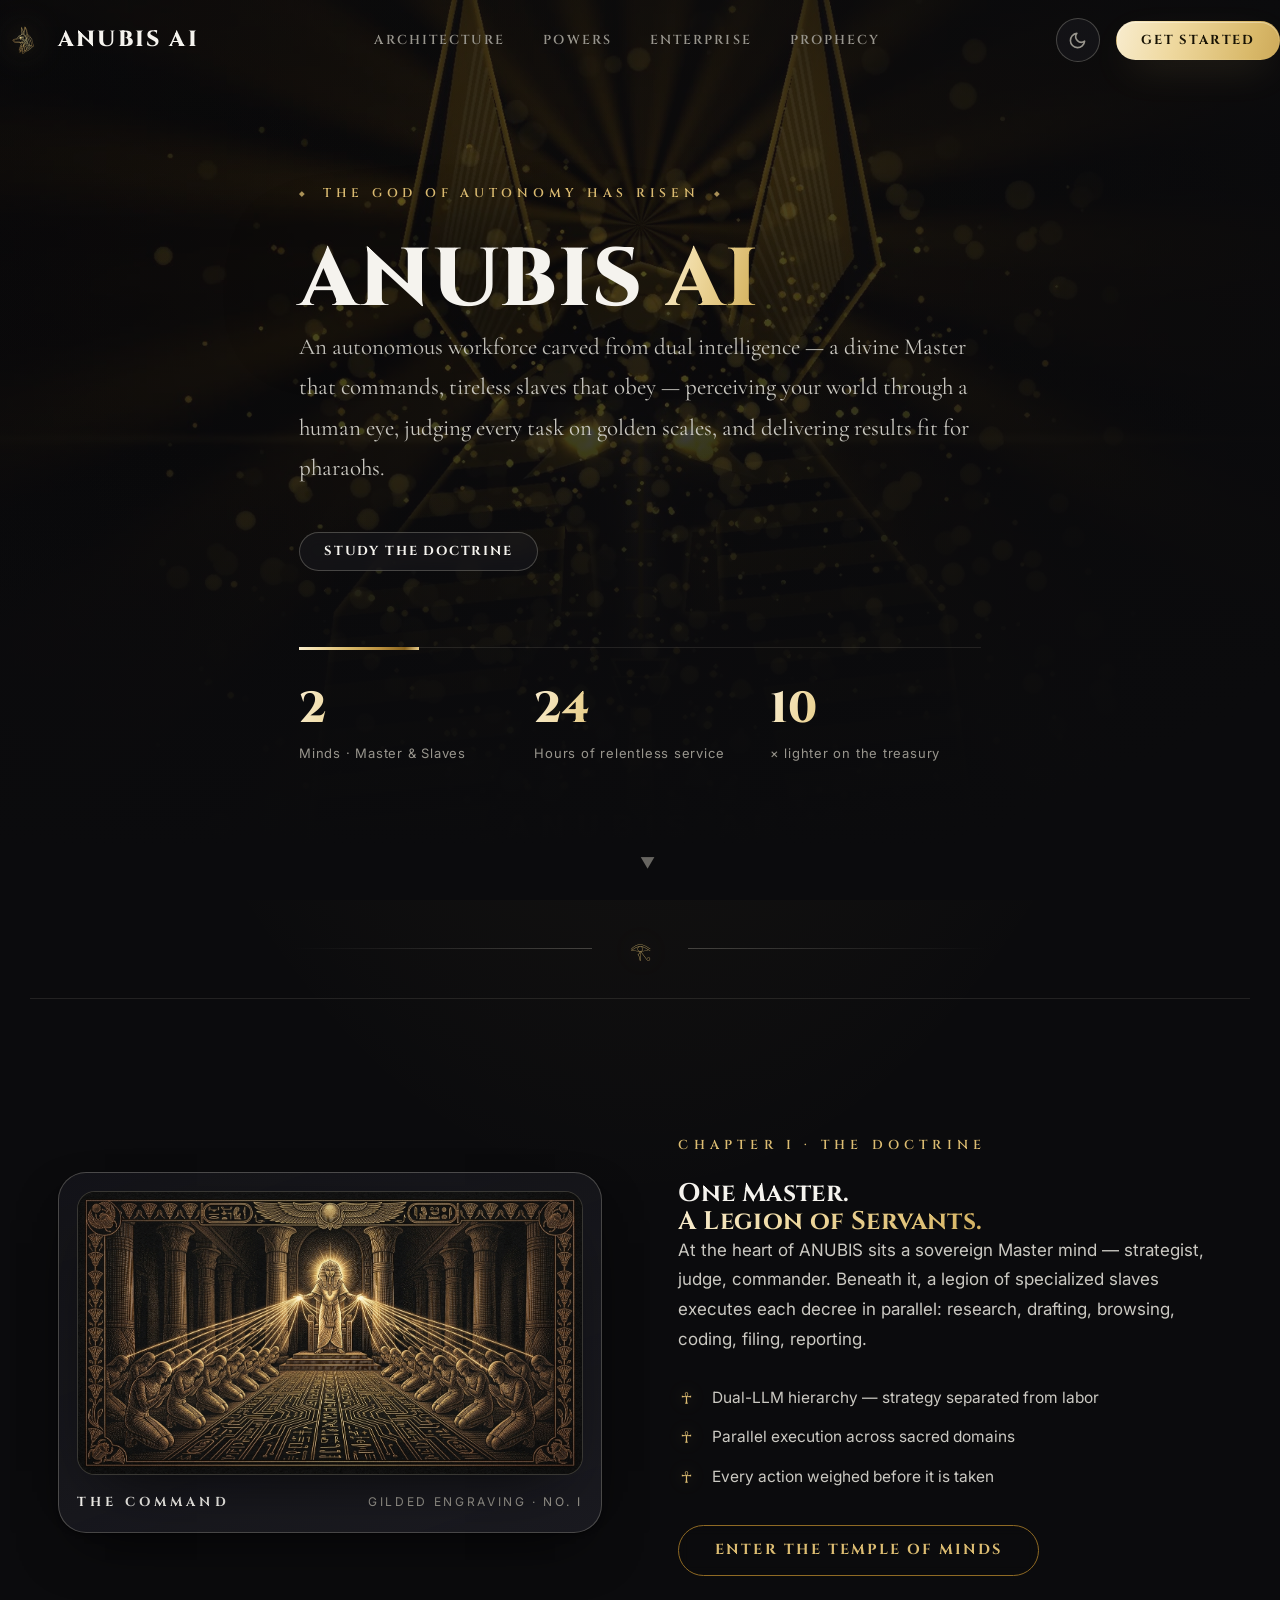
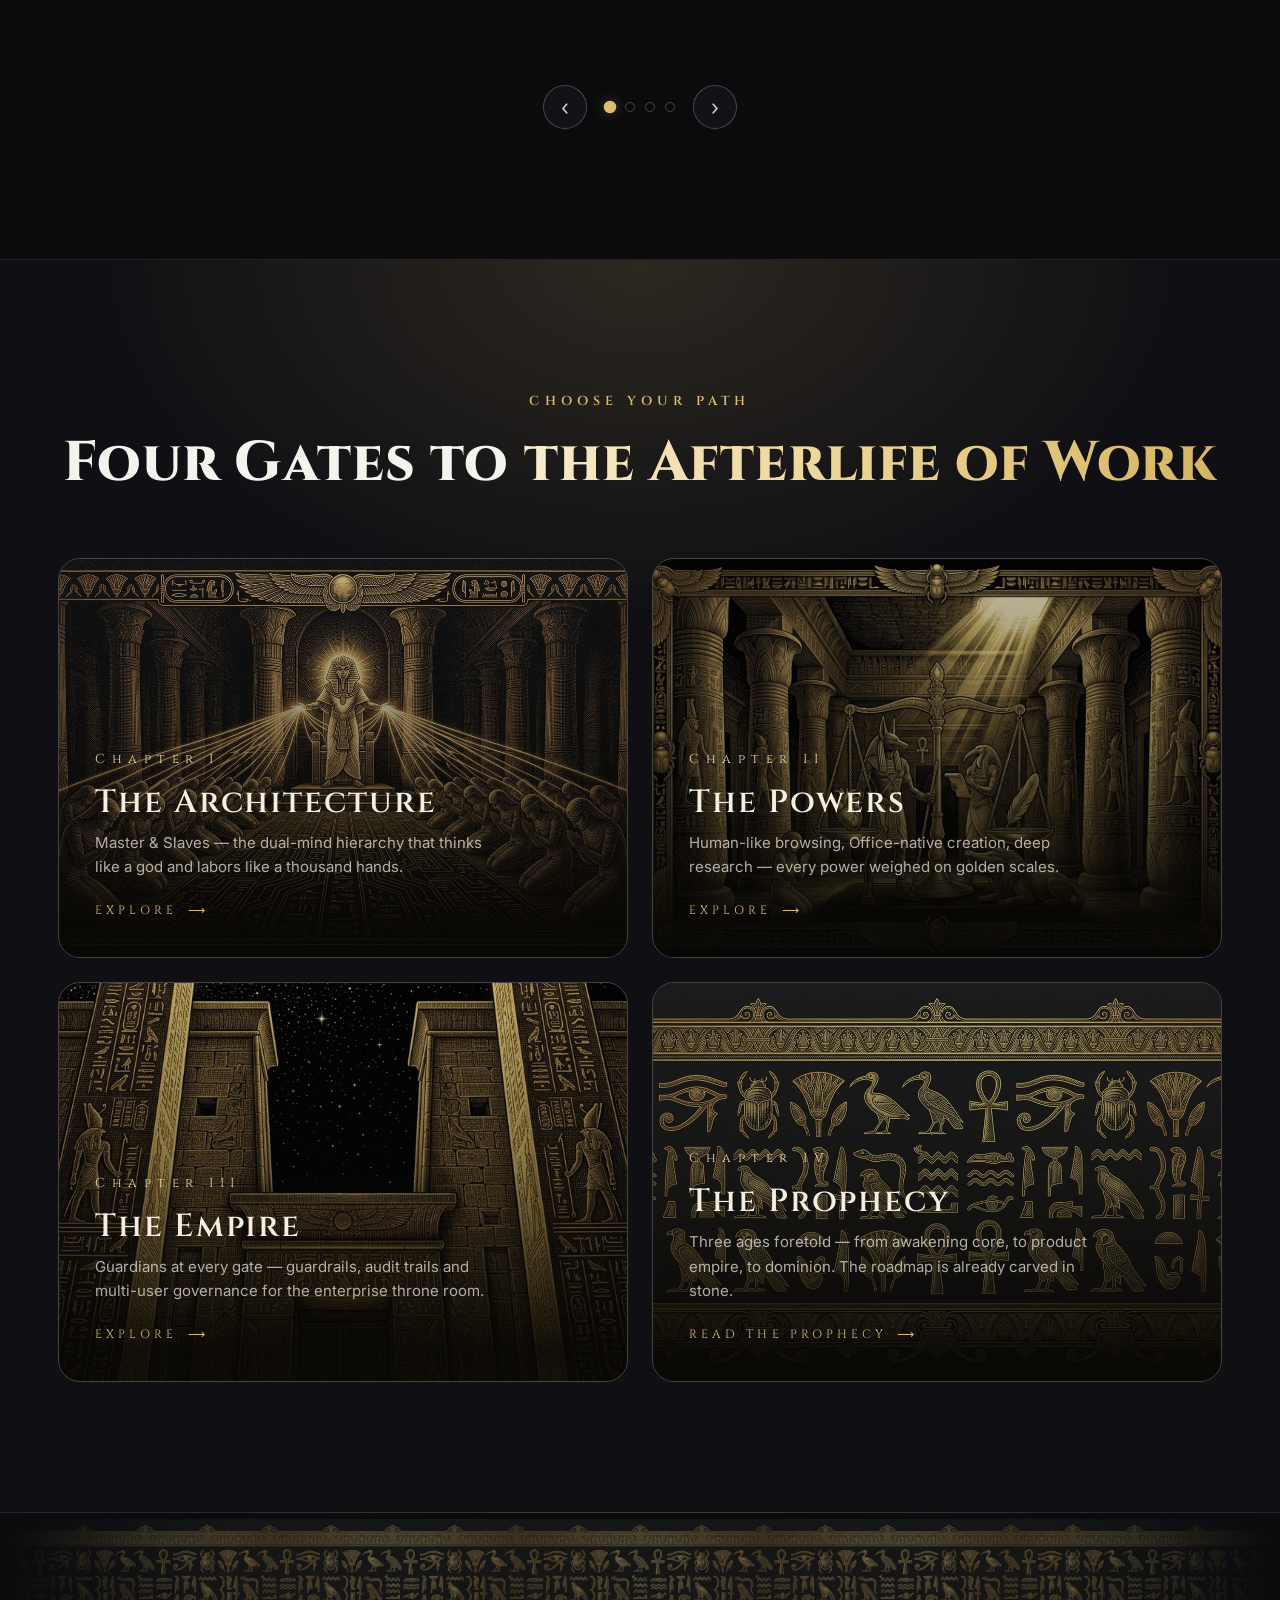
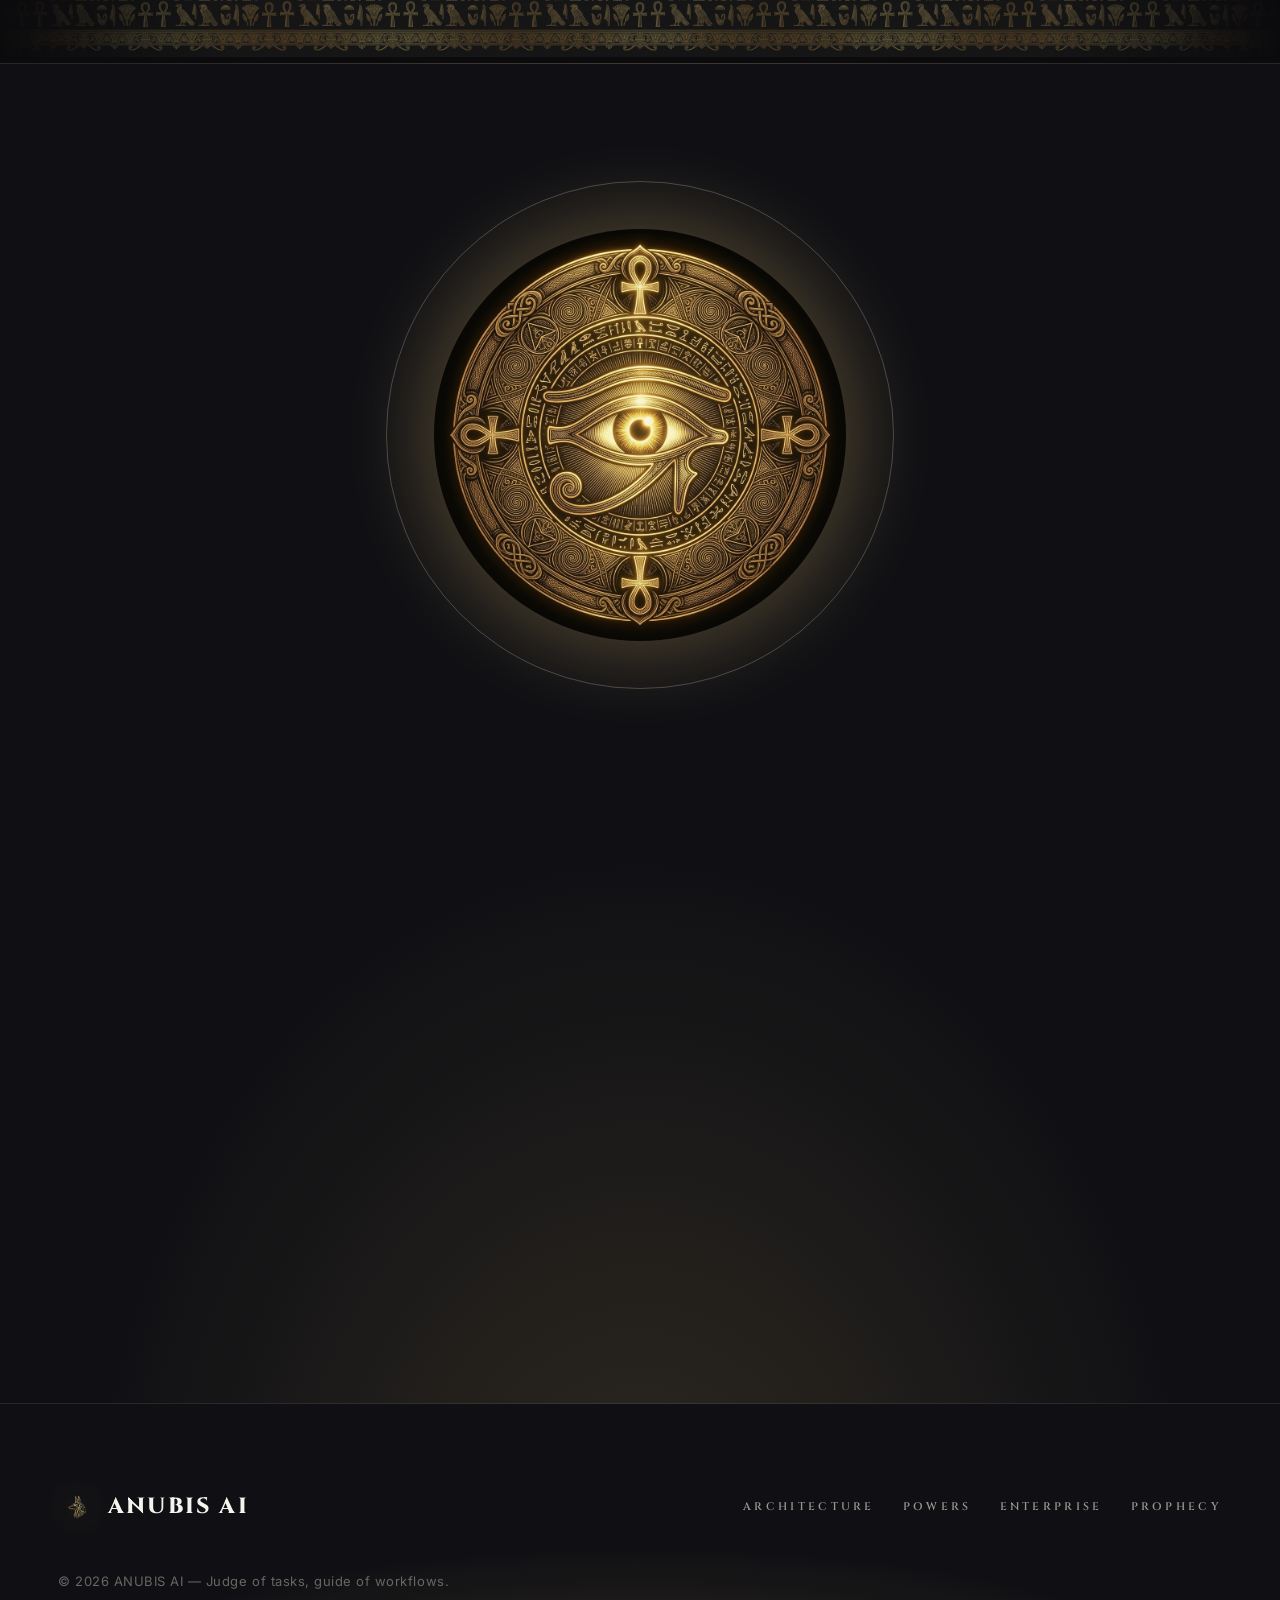
==== index.html @ ab1c7782 "ANUBIS AI website — Coming Soon + Join Waitlist (Google Sheets webhook), no counts, 64px gaps" ====
<!DOCTYPE html>
<html lang="en" data-theme="dark">
<head>
  <meta charset="UTF-8">
  <meta name="viewport" content="width=device-width, initial-scale=1.0">
  <title>ANUBIS AI — The Autonomous Workforce of the Gods</title>
  <meta name="description" content="ANUBIS — an autonomous agentic workforce that perceives, judges and acts. Master & Slaves architecture, human-like browsing, Office-native delivery.">
  <meta property="og:title" content="ANUBIS AI — The Autonomous Workforce of the Gods">
  <meta property="og:image" content="assets/anubis_og.png">
  <link rel="icon" type="image/png" href="assets/logo.png">
  <link rel="preconnect" href="https://fonts.googleapis.com">
  <link rel="preconnect" href="https://fonts.gstatic.com" crossorigin>
  <link href="https://fonts.googleapis.com/css2?family=Cinzel:wght@400;500;600;700&family=Cormorant+Garamond:ital,wght@0,400;0,500;1,400;1,500&family=Inter:wght@300;400;500;600&family=Noto+Sans+Egyptian+Hieroglyphs&display=swap" rel="stylesheet">
  <link rel="stylesheet" href="css/style.css?v=6">
  <link rel="stylesheet" href="css/pages.css?v=6">
  <script>(function(){try{var t=localStorage.getItem("anubis-theme");if(t)document.documentElement.setAttribute("data-theme",t);}catch(e){}})();</script>
</head>
<body>
  <div class="progress" id="progress" aria-hidden="true"></div>
  <!-- ======================= NAV ======================= -->
  <header class="nav" id="nav">
    <div class="nav-inner">
      <a class="brand" href="index.html">
        <img class="brand-logo" src="assets/logo.png" alt="ANUBIS AI emblem">
        <span class="brand-word">ANUBIS<span class="brand-thin">&nbsp;AI</span></span>
      </a>
      <nav class="nav-links" aria-label="Primary">
        <a class="nav-link" href="architecture.html">Architecture</a>
        <a class="nav-link" href="capabilities.html">Powers</a>
        <a class="nav-link" href="enterprise.html">Enterprise</a>
        <a class="nav-link" href="prophecy.html">Prophecy</a>
      </nav>
      <div class="nav-actions">
        <button class="theme-toggle" id="themeToggle" aria-label="Toggle light and dark realm" title="Toggle realm">
          <span class="theme-icon theme-sun"><svg class="icon-sun" xmlns="http://www.w3.org/2000/svg" viewBox="0 0 24 24" fill="none" stroke="currentColor" stroke-width="2" stroke-linecap="round" stroke-linejoin="round"><circle cx="12" cy="12" r="5"/><line x1="12" y1="1" x2="12" y2="3"/><line x1="12" y1="21" x2="12" y2="23"/><line x1="4.22" y1="4.22" x2="5.64" y2="5.64"/><line x1="18.36" y1="18.36" x2="19.78" y2="19.78"/><line x1="1" y1="12" x2="3" y2="12"/><line x1="21" y1="12" x2="23" y2="12"/><line x1="4.22" y1="19.78" x2="5.64" y2="18.36"/><line x1="18.36" y1="5.64" x2="19.78" y2="4.22"/></svg></span><span class="theme-icon theme-moon"><svg class="icon-moon" xmlns="http://www.w3.org/2000/svg" viewBox="0 0 24 24" fill="none" stroke="currentColor" stroke-width="2" stroke-linecap="round" stroke-linejoin="round"><path d="M21 12.79A9 9 0 1 1 11.21 3 7 7 0 0 0 21 12.79z"/></svg></span>
        </button>
        <a class="btn btn-gold btn-sm nav-cta" href="#summon">Get started</a>
        <button class="nav-burger" id="burger" aria-label="Menu" aria-expanded="false"><span></span><span></span><span></span></button>
      </div>
    </div>
    <div class="mobile-menu" id="mobileMenu">
      <a href="architecture.html">Architecture</a>
      <a href="capabilities.html">Powers</a>
      <a href="enterprise.html">Enterprise</a>
      <a href="prophecy.html">Prophecy</a>
      <a class="btn btn-gold" href="#summon">Get started</a>
    </div>
  </header>

  <!-- ======================= HERO ======================= -->
  <section class="hero" id="top">
    <video class="hero-video" autoplay muted loop playsinline poster="assets/anubis_poster.jpg">
      <source src="assets/anubis_hero_sm.mp4" type="video/mp4">
    </video>
    <div class="hero-veil"></div>
    <div class="container hero-inner">
      <p class="eyebrow reveal">The God of Autonomy has risen</p>
      <h1 class="reveal">ANUBIS&nbsp;<span class="grad-text">AI</span></h1>
      <p class="lead serif reveal">An autonomous workforce carved from dual intelligence — a divine Master that commands,
        tireless slaves that obey — perceiving your world through a human eye, judging every task on golden scales,
        and delivering results fit for pharaohs.</p>
      <div class="hero-actions reveal">
        <a class="btn btn-ghost btn-sm" href="architecture.html">Study the doctrine</a>
      </div>
      <div class="hero-stats reveal" data-stagger>
        <div class="stat"><strong data-count="2">0</strong><span>Minds · Master &amp; Slaves</span></div>
        <div class="stat"><strong data-count="24">0</strong><span>Hours of relentless service</span></div>
        <div class="stat"><strong data-count="10">0</strong><span>× lighter on the treasury</span></div>
      </div>
    </div>
    <a class="scroll-hint" href="#doctrine" aria-label="Descend">▼</a>
  </section>

  <!-- ======================= ORNAMENT ======================= -->
  <div class="ornament container reveal" aria-hidden="true">
    <span class="orn-line"></span><span class="orn-eye">𓂀</span><span class="orn-line"></span>
  </div>

  <!-- ======================= DOCTRINE CAROUSEL ======================= -->
  <section class="section" id="doctrine">
    <div class="container">
      <div class="doctrine-carousel" id="doctrineCarousel" aria-roledescription="carousel" aria-label="The Four Chapters">
        <div class="doctrine-track">
          <article class="doctrine-slide is-active" data-chapter="1" aria-roledescription="slide" aria-label="1 of 4">
            <div class="split rev">
              <div class="split-copy">
                <p class="kicker">Chapter I · The Doctrine</p>
                <h2>One Master.<br><span class="serif grad-text">A Legion of Servants.</span></h2>
                <p>At the heart of ANUBIS sits a sovereign Master mind — strategist, judge, commander.
                  Beneath it, a legion of specialized slaves executes each decree in parallel: research, drafting,
                  browsing, coding, filing, reporting.</p>
                <ul class="ticks">
                  <li>Dual-LLM hierarchy — strategy separated from labor</li>
                  <li>Parallel execution across sacred domains</li>
                  <li>Every action weighed before it is taken</li>
                </ul>
                <div><a class="btn btn-outline" href="architecture.html">Enter the temple of minds</a></div>
              </div>
              <figure class="split-art">
                <div class="art-mat">
                  <div class="art-frame drift">
                    <img src="assets/art/master-legion.png" alt="Engraving of the Master commanding his legion of servants" loading="lazy">
                  </div>
                  <figcaption class="art-caption"><strong>The Command</strong><span>Gilded engraving · No. I</span></figcaption>
                </div>
              </figure>
            </div>
          </article>
          <article class="doctrine-slide" data-chapter="2" aria-roledescription="slide" aria-label="2 of 4">
            <div class="split">
              <div class="split-copy">
                <p class="kicker">Chapter II · The Powers</p>
                <h2>Every Task,<br><span class="serif grad-text">Weighed &amp; Executed.</span></h2>
                <p>Nothing escapes the scales. ANUBIS browses as a human, creates as a scribe, files as a steward — around the clock, without complaint.</p>
                <ul class="ticks">
                  <li>Human-like browsing through real authentication</li>
                  <li>Office-native creation — true .docx, .xlsx, .pptx</li>
                  <li>Deep research across dozens of sources with citations</li>
                </ul>
                <div><a class="btn btn-outline" href="capabilities.html">Witness the powers</a></div>
              </div>
              <figure class="split-art">
                <div class="art-mat">
                  <div class="art-frame drift">
                    <img src="assets/art/scales-of-judgment.png" alt="Engraving: Anubis weighing the heart against the feather of truth" loading="lazy">
                  </div>
                  <figcaption class="art-caption"><strong>The Weighing</strong><span>Gilded engraving · No. II</span></figcaption>
                </div>
              </figure>
            </div>
          </article>
          <article class="doctrine-slide" data-chapter="3" aria-roledescription="slide" aria-label="3 of 4">
            <div class="split rev">
              <div class="split-copy">
                <p class="kicker">Chapter III · The Empire</p>
                <h2>Guarded at<br><span class="serif grad-text">Every Gate.</span></h2>
                <p>The same divine workforce, bound by stone-carved law: guardrails at every threshold, approvals before every tribute, audit trails for every decree — safe for the enterprise throne room.</p>
                <ul class="ticks">
                  <li>Guardrails in stone — domains &amp; spend limits declared up front</li>
                  <li>Dual blessing for sensitive deeds — human approval gates</li>
                  <li>Living ledger — every step replayable as evidence</li>
                </ul>
                <div><a class="btn btn-outline" href="enterprise.html">Guard the gates</a></div>
              </div>
              <figure class="split-art">
                <div class="art-mat">
                  <div class="art-frame drift">
                    <img src="assets/art/temple-gate.png" alt="Engraving: a towering temple gate flanked by obelisks" loading="lazy">
                  </div>
                  <figcaption class="art-caption"><strong>The Guarded Gate</strong><span>Gilded engraving · No. III</span></figcaption>
                </div>
              </figure>
            </div>
          </article>
          <article class="doctrine-slide" data-chapter="4" aria-roledescription="slide" aria-label="4 of 4">
            <div class="split">
              <div class="split-copy">
                <p class="kicker">Chapter IV · The Prophecy</p>
                <h2>Three Ages<br><span class="serif grad-text">Foretold.</span></h2>
                <p>The scribes have already carved what comes next — three ages building upon the last: Awakening, Empire, Dominion. The roadmap is stone, not promise.</p>
                <ul class="ticks">
                  <li>Age I · Awakening — dual-mind core, browsing, Office creation</li>
                  <li>Age II · Empire — governance, SSO, VPC, connectors</li>
                  <li>Age III · Dominion — playbooks, federated legions, marketplace</li>
                </ul>
                <div><a class="btn btn-outline" href="prophecy.html">Read the prophecy</a></div>
              </div>
              <figure class="split-art">
                <div class="art-mat">
                  <div class="art-frame drift">
                    <img src="assets/art/hieroglyph-band.png" alt="Engraving: hieroglyph band — the carved prophecy" loading="lazy">
                  </div>
                  <figcaption class="art-caption"><strong>The Prophecy</strong><span>Gilded engraving · No. IV</span></figcaption>
                </div>
              </figure>
            </div>
          </article>
        </div>
        <p class="sr-only" id="doctrineStatus" role="status" aria-live="polite"></p>
        <div class="doctrine-controls">
          <button class="doctrine-arrow prev" id="doctrinePrev" aria-label="Previous chapter"><span aria-hidden="true">‹</span></button>
          <div class="doctrine-dots" id="doctrineDots" role="tablist" aria-label="Chapters"></div>
          <button class="doctrine-arrow next" id="doctrineNext" aria-label="Next chapter"><span aria-hidden="true">›</span></button>
        </div>
      </div>
    </div>
  </section>

  <!-- ======================= PORTALS ======================= -->
  <section class="section section-alt" id="portals">
    <div class="container">
      <p class="kicker center reveal">Choose your path</p>
      <h2 class="center h2-xl reveal">Four Gates to <span class="grad-text">the Afterlife of Work</span></h2>
      <div class="portal-grid" data-stagger>

        <a class="portal-card" href="architecture.html">
          <img src="assets/art/master-legion.png" alt="" loading="lazy">
          <span class="portal-num">Chapter I</span>
          <h3>The Architecture</h3>
          <p class="portal-desc">Master &amp; Slaves — the dual-mind hierarchy that thinks like a god and labors like a thousand hands.</p>
          <span class="portal-go">Explore</span>
        </a>

        <a class="portal-card" href="capabilities.html">
          <img src="assets/art/scales-of-judgment.png" alt="" loading="lazy">
          <span class="portal-num">Chapter II</span>
          <h3>The Powers</h3>
          <p class="portal-desc">Human-like browsing, Office-native creation, deep research — every power weighed on golden scales.</p>
          <span class="portal-go">Explore</span>
        </a>

        <a class="portal-card" href="enterprise.html">
          <img src="assets/art/temple-gate.png" alt="" loading="lazy">
          <span class="portal-num">Chapter III</span>
          <h3>The Empire</h3>
          <p class="portal-desc">Guardians at every gate — guardrails, audit trails and multi-user governance for the enterprise throne room.</p>
          <span class="portal-go">Explore</span>
        </a>

        <a class="portal-card" href="prophecy.html">
          <img src="assets/art/hieroglyph-band.png" alt="" loading="lazy">
          <span class="portal-num">Chapter IV</span>
          <h3>The Prophecy</h3>
          <p class="portal-desc">Three ages foretold — from awakening core, to product empire, to dominion. The roadmap is already carved in stone.</p>
          <span class="portal-go">Read the prophecy</span>
        </a>

      </div>
    </div>
  </section>

  <!-- ======================= BAND ======================= -->
  <div class="band-divider" role="presentation"></div>

  <!-- ======================= EMBLEM / SUMMON ======================= -->
  <section class="section cta-section" id="summon">
    <div class="container">
      <div class="emblem-stage reveal">
        <div class="emblem-ring">
          <img src="assets/art/eye-of-horus.png" alt="The Eye of Horus medallion">
        </div>
      </div>
      <p class="kicker center reveal">The Eye sees all work left undone</p>
      <h2 class="center h2-xl reveal">Summon ANUBIS into <span class="grad-text">your kingdom</span></h2>
      <p class="lead center reveal">Deploy an autonomous workforce today. Let the god of the afterlife handle the work of this one.</p>
      <div class="coming-soon-badge reveal" aria-label="Coming Soon — The Awakening Begins">
        <span class="coming-soon-dot" aria-hidden="true"></span>
        <span class="coming-soon-text">Coming Soon</span>
        <span class="coming-soon-sep" aria-hidden="true">·</span>
        <span class="coming-soon-sub">The Awakening Begins</span>
      </div>
      <p class="waitlist-teaser reveal"><span class="waitlist-teaser-q">Want to try it?</span> <span class="waitlist-teaser-sub">Join the waitlist — get early access before anyone else and be first to command your autonomous workforce when Anubis awakens.</span></p>
      <div class="waitlist-wrap reveal" id="waitlistWrap">
        <form id="waitlistForm" class="waitlist-form" data-waitlist novalidate>
          <input id="waitlistEmail" name="email" type="email" placeholder="Enter your email" autocomplete="email" required aria-label="Email address">
          <button id="waitlistSubmit" type="submit" class="btn btn-gold">Join waitlist</button>
        </form>
        <p id="waitlistStatus" class="waitlist-status" role="status" aria-live="polite"></p>
        <p id="waitlistFallbackHint" class="waitlist-fallback-hint" style="display:none">Webhook not configured yet — submissions save locally and sync when live. Set via <code>localStorage.setItem('anubis:waitlistWebhook','https://...')</code> or <code>setWaitlistWebhook(url)</code>.</p>
      </div>
      <div class="center reveal" style="display:flex;gap:16px;justify-content:center;flex-wrap:wrap;margin-top:28px;">
        <a class="btn btn-ghost" href="enterprise.html">Request audience</a>
        <a class="btn btn-ghost" href="prophecy.html">Read the prophecy</a>
      </div>
    </div>
  </section>

  <!-- ======================= FOOTER ======================= -->
  <footer class="footer">
    <div class="container footer-inner">
      <a class="brand" href="index.html">
        <img class="brand-logo" src="assets/logo.png" alt="ANUBIS AI emblem">
        <span class="brand-word">ANUBIS<span class="brand-thin">&nbsp;AI</span></span>
      </a>
      <nav class="footer-links" aria-label="Footer">
        <a href="architecture.html">Architecture</a>
        <a href="capabilities.html">Powers</a>
        <a href="enterprise.html">Enterprise</a>
        <a href="prophecy.html">Prophecy</a>
      </nav>
      <p class="footer-note">© 2026 ANUBIS AI — Judge of tasks, guide of workflows.</p>
    </div>
  </footer>

  <script src="js/main.js?v=6"></script>
  <script src="js/waitlist.js?v=7"></script>

  <!-- ======================= WAITLIST MODAL (popup) ======================= -->
  <div id="waitlistModal" class="waitlist-modal" hidden aria-hidden="true">
    <div class="waitlist-modal__backdrop" data-close-waitlist></div>
    <div class="waitlist-modal__panel" role="dialog" aria-modal="true" aria-labelledby="waitlistModalTitle">
      <button type="button" class="waitlist-modal__close" aria-label="Close" data-close-waitlist>×</button>
      <p class="kicker" style="justify-content:center"><span style="width:6px;height:6px;border-radius:50%;background:var(--gold);box-shadow:0 0 10px var(--gold);display:inline-block"></span> Early access</p>
      <h3 id="waitlistModalTitle" style="font-family:var(--font-display);font-size:22px;text-align:center;margin-top:10px">Join the Waitlist</h3>
      <p class="waitlist-teaser" style="text-align:center;margin:12px auto 0;max-width:44ch">Want to try it? Get early access before anyone else — be first to command Anubis when it awakens.</p>
      <form id="waitlistFormModal" class="waitlist-form" data-waitlist novalidate style="margin-top:20px;justify-content:center">
        <input name="email" type="email" placeholder="Enter your email" autocomplete="email" required aria-label="Email address">
        <button type="submit" class="btn btn-gold">Join Waitlist</button>
      </form>
      <p id="waitlistStatusModal" class="waitlist-status" role="status" aria-live="polite" style="text-align:center"></p>
      <p class="coming-soon-badge" style="margin:22px auto 0;display:inline-flex;align-self:center;justify-content:center;position:relative;left:50%;transform:translateX(-50%)"><span class="coming-soon-dot" aria-hidden="true"></span> <span>Coming Soon</span> <span class="coming-soon-sep">·</span> <span class="coming-soon-sub">The Awakening Begins</span></p>
    </div>
  </div>
</body>
</html>
---- css/style.css ----
/* ============================================================
   ANUBIS AI v2 — LEGENDARY EDITION
   Imperial typography · Champagne-gold system · Glass & glow
   Dark-first · Full light theme · Zero dependencies
   ============================================================ */

/* ---------- Tokens ---------- */
:root {
  --font-sans: "Inter", ui-sans-serif, system-ui, -apple-system, "Segoe UI", sans-serif;
  --font-display: "Cinzel", "Times New Roman", serif;
  --font-serif: "Cormorant Garamond", Georgia, serif;

  --bg: #0B0B0D;
  --bg-soft: #101014;
  --surface: rgba(21, 21, 26, .72);
  --surface-solid: #15151A;
  --surface-2: #1A1A20;
  --glass: rgba(26, 26, 32, .55);
  --ink: #F5F3EE;
  --ink-2: #CBC9C2;
  --muted: #98958D;
  --faint: #686661;
  --line: rgba(238, 233, 218, .10);
  --line-strong: rgba(238, 233, 218, .24);

  --gold: #DDBD72;
  --gold-bright: #F7E9C5;
  --gold-pale: #F0DCAB;
  --gold-deep: #8F6A24;
  --bronze: #6E5320;
  --grad-gold: linear-gradient(105deg, #F8ECCE 0%, #EFD9A0 18%, #D9B96A 42%, #B98F3E 68%, #8A641F 88%, #E9CE8C 100%);
  --grad-gold-soft: linear-gradient(135deg, rgba(217,185,106,.16), rgba(138,100,31,.04) 60%);

  --nav-bg: rgba(11, 11, 13, .70);
  --card-shadow: 0 1px 2px rgba(0,0,0,.4), 0 24px 60px -24px rgba(0,0,0,.75);
  --card-shadow-hover: 0 2px 6px rgba(0,0,0,.45), 0 36px 80px -26px rgba(0,0,0,.9), 0 0 60px -20px rgba(217,185,106,.25);
  --glow: rgba(217, 185, 106, .14);
  --glow-strong: rgba(217, 185, 106, .32);

  --radius: 18px;
  --container: 1220px;

  --theme-meta: #0B0B0D;
}
[data-theme="light"] {
  --bg: #FAFAF9;
  --bg-soft: #F2F2EF;
  --surface: rgba(255, 255, 255, .82);
  --surface-solid: #FFFFFF;
  --surface-2: #F5F4F1;
  --glass: rgba(255, 255, 255, .66);
  --ink: #17181B;
  --ink-2: #44464B;
  --muted: #76787D;
  --faint: #A4A49F;
  --line: rgba(18, 19, 22, .10);
  --line-strong: rgba(18, 19, 22, .22);

  --gold: #9A6F24;
  --gold-bright: #B98F3E;
  --gold-pale: #C9A44E;
  --gold-deep: #7A5817;
  --bronze: #8A641F;
  --grad-gold: linear-gradient(105deg, #E9CE8C 0%, #D9B96A 30%, #B08330 62%, #8A641F 85%, #C9A44E 100%);
  --grad-gold-soft: linear-gradient(135deg, rgba(154,111,36,.14), rgba(154,111,36,.03) 60%);

  --nav-bg: rgba(250, 250, 249, .72);
  --card-shadow: 0 1px 2px rgba(25,20,8,.05), 0 20px 50px -22px rgba(25,20,8,.18);
  --card-shadow-hover: 0 2px 6px rgba(25,20,8,.06), 0 30px 64px -24px rgba(25,20,8,.28), 0 0 54px -22px rgba(154,111,36,.3);
  --glow: rgba(154, 111, 36, .15);
  --glow-strong: rgba(154, 111, 36, .3);

  --theme-meta: #FAFAF9;
}

/* ---------- Reset & base ---------- */
*, *::before, *::after { box-sizing: border-box; margin: 0; padding: 0; }
html { scroll-behavior: smooth; -webkit-text-size-adjust: 100%; }
body {
  font-family: var(--font-sans);
  font-size: 17px;
  line-height: 1.75;
  color: var(--ink-2);
  background:
    radial-gradient(ellipse 80% 50% at 50% -10%, var(--glow), transparent 70%),
    var(--bg);
  overflow-x: hidden;
  -webkit-font-smoothing: antialiased;
  text-rendering: optimizeLegibility;
  transition: background-color .5s ease, color .5s ease;
}
/* smooth cross-fade only while switching themes */
html.theme-anim *, html.theme-anim *::before, html.theme-anim *::after {
  transition: background-color .5s ease, color .5s ease, border-color .5s ease,
              box-shadow .5s ease, fill .5s ease, stroke .5s ease, opacity .5s ease !important;
}

img, svg, video { display: block; max-width: 100%; }
a { color: inherit; text-decoration: none; }
ul, ol { list-style: none; }
button { font-family: inherit; cursor: pointer; background: none; border: 0; color: inherit; }
:focus-visible { outline: 2px solid var(--gold); outline-offset: 3px; border-radius: 4px; }
::selection { background: var(--gold); color: #171204; }

::-webkit-scrollbar { width: 11px; }
::-webkit-scrollbar-track { background: var(--bg); }
::-webkit-scrollbar-thumb {
  background: linear-gradient(var(--gold), var(--bronze));
  border-radius: 8px; border: 3px solid var(--bg);
}

.container { max-width: var(--container); margin: 0 auto; padding: 0 28px; }
section { scroll-margin-top: 92px; position: relative; }

h1, h2, h3 {
  font-family: var(--font-display);
  color: var(--ink);
  line-height: 1.12;
  letter-spacing: .015em;
  font-weight: 700;
}
.grad-text {
  background: var(--grad-gold);
  background-size: 220% auto;
  -webkit-background-clip: text;
  background-clip: text;
  color: transparent;
  animation: shimmer 7s linear infinite;
}
@keyframes shimmer { to { background-position: 220% center; } }

.serif-accent { font-family: var(--font-serif); font-style: italic; font-weight: 500; }

.eyebrow {
  display: inline-flex; align-items: center; gap: 14px;
  font-family: var(--font-display); font-size: 12.5px; font-weight: 600;
  letter-spacing: .38em; text-transform: uppercase; color: var(--gold);
}
.eyebrow::before, .eyebrow::after { content: "\25C6"; font-size: 7px; opacity: .75; }

.lead { font-size: 19.5px; max-width: 62ch; line-height: 1.8; }
.section-head { text-align: center; margin-bottom: 76px; }
.section-head .lead { margin: 22px auto 0; }
.section-head h2 { font-size: clamp(34px, 5vw, 56px); margin-top: 22px; letter-spacing: .02em; }

.section { padding: 130px 0; }
.section-alt {
  background:
    radial-gradient(ellipse 60% 40% at 50% 0%, var(--glow), transparent 70%),
    var(--bg-soft);
  border-block: 1px solid var(--line);
}

/* ---------- Buttons — gold sheen ---------- */
.btn {
  position: relative; overflow: hidden;
  display: inline-flex; align-items: center; gap: 11px;
  padding: 17px 36px; border-radius: 999px;
  font-family: var(--font-display); font-weight: 700; font-size: 14.5px;
  letter-spacing: .14em; text-transform: uppercase; line-height: 1;
  border: 1px solid transparent;
  transition: transform .3s cubic-bezier(.16,1,.3,1), box-shadow .3s ease, border-color .3s ease, color .3s ease;
}
.btn svg { width: 16px; height: 16px; transition: transform .3s ease; }
.btn:hover svg { transform: translateX(5px); }
.btn-primary {
  background: var(--grad-gold); background-size: 200% auto;
  color: #171204;
  box-shadow: 0 14px 40px -14px var(--glow-strong), inset 0 1px 0 rgba(255,255,255,.35);
}
.btn-primary:hover {
  transform: translateY(-3px);
  background-position: right center;
  box-shadow: 0 22px 52px -14px var(--glow-strong), inset 0 1px 0 rgba(255,255,255,.4);
}
.btn-primary::after {
  content: ""; position: absolute; top: 0; left: -80%;
  width: 50%; height: 100%;
  background: linear-gradient(105deg, transparent, rgba(255,255,255,.55), transparent);
  transform: skewX(-20deg);
  transition: left .6s ease;
}
.btn-primary:hover::after { left: 130%; }
.btn-ghost {
  border-color: var(--line-strong); color: var(--ink);
  background: var(--glass);
  backdrop-filter: blur(8px);
  -webkit-backdrop-filter: blur(8px);
}
.btn-ghost:hover { border-color: var(--gold); color: var(--gold); transform: translateY(-3px); }
.btn-sm { padding: 12px 24px; font-size: 13px; }

/* ---------- Progress bar ---------- */
.progress {
  position: fixed; top: 0; left: 0; z-index: 1000;
  height: 2px; width: 0%;
  background: var(--grad-gold);
  box-shadow: 0 0 12px var(--glow-strong);
  transition: width .1s linear;
}

/* ---------- Nav ---------- */
.nav {
  position: fixed; inset: 0 0 auto 0; z-index: 900;
  border-bottom: 1px solid transparent;
  transition: background-color .4s ease, border-color .4s ease, backdrop-filter .4s ease;
}
.nav.scrolled {
  background: var(--nav-bg);
  backdrop-filter: blur(18px) saturate(1.3);
  -webkit-backdrop-filter: blur(18px) saturate(1.3);
  border-bottom-color: var(--line);
}
.nav-inner { display: flex; align-items: center; justify-content: space-between; height: 80px; gap: 24px; }
.brand { display: inline-flex; align-items: center; gap: 12px; }
.brand-mark { width: 38px; height: 38px; filter: drop-shadow(0 0 10px var(--glow-strong)); }
.brand-word {
  font-family: var(--font-display); font-size: 22px; font-weight: 800;
  letter-spacing: .1em; color: var(--ink);
}
.brand-word em {
  font-style: normal;
  background: var(--grad-gold);
  -webkit-background-clip: text; background-clip: text; color: transparent;
}
.nav-links { display: flex; gap: 38px; }
.nav-link {
  font-family: var(--font-display); font-size: 13px; font-weight: 600;
  letter-spacing: .16em; text-transform: uppercase; color: var(--muted);
  transition: color .25s ease; position: relative; padding: 6px 0;
}
.nav-link:hover, .nav-link.active { color: var(--ink); }
.nav-link::after {
  content: ""; position: absolute; left: 50%; right: 50%; bottom: 0;
  height: 1.5px; background: var(--grad-gold);
  transition: left .3s ease, right .3s ease;
}
.nav-link:hover::after, .nav-link.active::after { left: 0; right: 0; }
.nav-actions { display: flex; align-items: center; gap: 16px; }

.theme-toggle {
  display: grid; place-items: center;
  width: 44px; height: 44px; border-radius: 50%;
  border: 1px solid var(--line-strong); color: var(--muted);
  background: var(--glass);
  transition: color .25s ease, border-color .25s ease, transform .25s ease, box-shadow .25s ease;
}
.theme-toggle:hover {
  color: var(--gold); border-color: var(--gold);
  transform: rotate(15deg) scale(1.06);
  box-shadow: 0 0 24px -6px var(--glow-strong);
}
.theme-toggle .theme-icon { display: contents; }
.theme-toggle svg { width: 19px; height: 19px; }
[data-theme="dark"] .icon-sun { display: none; }
[data-theme="light"] .icon-moon { display: none; }

.nav-burger { display: none; place-content: center; width: 44px; height: 44px; }
.nav-burger span {
  display: block; width: 22px; height: 2px; margin: 2.5px auto;
  background: var(--ink); border-radius: 2px;
  transition: transform .3s ease, opacity .3s ease;
}
.nav-burger.open span:nth-child(1) { transform: translateY(7px) rotate(45deg); }
.nav-burger.open span:nth-child(2) { opacity: 0; }
.nav-burger.open span:nth-child(3) { transform: translateY(-7px) rotate(-45deg); }

.mobile-menu {
  position: fixed; inset: 80px 0 auto 0; z-index: 890;
  display: none; flex-direction: column; gap: 4px;
  padding: 20px 28px 30px;
  background: var(--nav-bg);
  backdrop-filter: blur(24px) saturate(1.3);
  -webkit-backdrop-filter: blur(24px) saturate(1.3);
  border-bottom: 1px solid var(--line);
}
.mobile-menu a:not(.btn) {
  padding: 15px 4px; font-family: var(--font-display); font-size: 15px;
  letter-spacing: .14em; text-transform: uppercase; font-weight: 600;
  color: var(--ink-2); border-bottom: 1px solid var(--line);
}
.mobile-menu .btn { margin-top: 18px; justify-content: center; }
.mobile-menu.open { display: flex; }

/* ---------- Hero — cinematic ---------- */
.hero {
  position: relative; min-height: 100svh;
  display: flex; align-items: center;
  padding: 150px 0 110px;
  overflow: hidden;
}
.hero-video {
  position: absolute; inset: 0; z-index: -2;
  width: 100%; height: 100%; object-fit: cover;
  opacity: .6;
  filter: saturate(1.15) contrast(1.05);
}
.hero-veil {
  position: absolute; inset: 0; z-index: -1;
  background:
    radial-gradient(ellipse 85% 65% at 32% 38%, transparent 25%, var(--bg) 100%),
    linear-gradient(to bottom, rgba(11,11,13,.3), var(--bg) 94%);
}
[data-theme="light"] .hero-video { opacity: .32; mix-blend-mode: multiply; filter: saturate(1.1); }
[data-theme="light"] .hero-veil {
  background:
    radial-gradient(ellipse 85% 65% at 32% 38%, transparent 25%, var(--bg) 100%),
    linear-gradient(to bottom, rgba(250,250,249,.25), var(--bg) 94%);
}

.hero-inner { max-width: 960px; }
.kicker {
  display: inline-flex; align-items: center; gap: 14px;
  font-family: var(--font-display); font-size: 13px; font-weight: 600;
  letter-spacing: .4em; text-transform: uppercase; color: var(--gold);
}
.k-diamond { font-size: 8px; opacity: .8; }
.dot {
  width: 8px; height: 8px; border-radius: 50%;
  background: var(--gold);
  box-shadow: 0 0 16px var(--gold), 0 0 40px var(--glow-strong);
  animation: pulse 2.4s ease-in-out infinite;
}
@keyframes pulse { 50% { opacity: .3; } }

.hero h1 {
  font-size: clamp(44px, 6.6vw, 82px);
  font-weight: 800;
  margin-top: 30px;
  letter-spacing: .01em;
  text-wrap: balance;
  filter: drop-shadow(0 6px 40px rgba(0,0,0,.5));
}
.hero-sub {
  font-family: var(--font-serif);
  font-size: clamp(20px, 2.4vw, 25px);
  font-weight: 500;
  max-width: 58ch; margin-top: 30px;
  color: var(--ink-2);
  line-height: 1.7;
}
.hero-sub strong { color: var(--ink); font-weight: 600; }
.hero-ctas { display: flex; flex-wrap: wrap; gap: 18px; margin-top: 44px; }
.hero-ctas.center { justify-content: center; }

.hero-stats {
  display: grid; grid-template-columns: repeat(3, minmax(0, 1fr)); gap: 24px;
  margin-top: 76px; padding-top: 40px;
  border-top: 1px solid var(--line);
  position: relative;
}
.hero-stats::before {
  content: ""; position: absolute; top: -1.5px; left: 0; width: 120px; height: 3px;
  background: var(--grad-gold);
}
.stat dd {
  font-family: var(--font-display); font-size: clamp(30px, 3.4vw, 44px);
  font-weight: 800; color: var(--ink); line-height: 1;
}
.stat:first-child dd {
  background: var(--grad-gold);
  -webkit-background-clip: text; background-clip: text; color: transparent;
}
.stat dt {
  order: 2; font-size: 13px; letter-spacing: .06em;
  color: var(--muted); margin-top: 10px;
}

.scroll-cue {
  position: absolute; bottom: 34px; left: 50%; transform: translateX(-50%);
  display: flex; flex-direction: column; align-items: center; gap: 10px;
  font-family: var(--font-display); font-size: 10.5px; font-weight: 600;
  letter-spacing: .4em; text-transform: uppercase; color: var(--faint);
  transition: color .3s ease;
}
.scroll-cue:hover { color: var(--gold); }
.scroll-cue i {
  width: 1px; height: 44px;
  background: linear-gradient(var(--gold), transparent);
  animation: cue 2s ease-in-out infinite;
  transform-origin: top;
}
@keyframes cue { 0%, 100% { transform: scaleY(.4); opacity: .4; } 50% { transform: scaleY(1); opacity: 1; } }

/* ---------- Ornament divider ---------- */
.ornament {
  display: flex; align-items: center; justify-content: center; gap: 26px;
  padding: 34px 0;
  background: transparent;
  border-bottom: 1px solid var(--line);
}
.orn-line {
  height: 1px; width: min(300px, 26vw);
  background: linear-gradient(90deg, transparent, var(--line-strong));
}
.orn-line:last-child { background: linear-gradient(270deg, transparent, var(--line-strong)); }
.orn-eye { width: 44px; text-align: center; color: var(--gold); filter: drop-shadow(0 0 12px var(--glow-strong)); }

/* ---------- Marquee ---------- */
.marquee {
  overflow: hidden; padding: 26px 0;
  border-bottom: 1px solid var(--line);
  background: var(--bg-soft);
  -webkit-mask-image: linear-gradient(90deg, transparent, #000 12%, #000 88%, transparent);
  mask-image: linear-gradient(90deg, transparent, #000 12%, #000 88%, transparent);
}
.marquee-track {
  display: flex; align-items: center; gap: 40px;
  width: max-content;
  animation: marquee 40s linear infinite;
}
.marquee-track span {
  font-family: var(--font-display); font-size: 14px; font-weight: 600;
  letter-spacing: .3em; text-transform: uppercase; color: var(--muted);
  white-space: nowrap;
}
.marquee-track i { color: var(--gold); font-style: normal; font-size: 9px; text-shadow: 0 0 10px var(--glow-strong); }
@keyframes marquee { to { transform: translateX(-50%); } }

/* ---------- Architecture ---------- */
.arch-grid {
  display: grid; grid-template-columns: 1fr 1.08fr;
  gap: 90px; align-items: center;
}
.arch-copy h2 { font-size: clamp(30px, 3.8vw, 46px); margin-top: 22px; }
.arch-copy .lead { margin-top: 24px; }
.checklist { margin-top: 32px; display: grid; gap: 15px; }
.checklist li { position: relative; padding-left: 36px; color: var(--ink-2); font-size: 16px; }
.checklist li::before {
  content: ""; position: absolute; left: 0; top: 8px;
  width: 20px; height: 20px; border-radius: 50%;
  background: var(--glow);
  border: 1px solid var(--gold-deep);
  box-shadow: 0 0 14px -2px var(--glow-strong);
}
.checklist li::after {
  content: ""; position: absolute; left: 5px; top: 13px;
  width: 9px; height: 5px;
  border-left: 2px solid var(--gold); border-bottom: 2px solid var(--gold);
  transform: rotate(-45deg);
}
.footnote {
  margin-top: 32px; padding-left: 22px;
  font-family: var(--font-serif); font-style: italic;
  font-size: 18px; color: var(--muted); max-width: 54ch;
  border-left: 2px solid var(--bronze);
}
.footnote em { color: var(--ink); }
.footnote strong {
  color: var(--gold); font-style: normal; font-family: var(--font-sans);
  font-size: 15px; letter-spacing: .08em; text-transform: uppercase;
}

.arch-viz { display: flex; flex-direction: column; }
.master-node {
  text-align: center;
  padding: 38px 30px;
  border-radius: calc(var(--radius) + 4px);
  background:
    radial-gradient(ellipse 80% 100% at 50% -30%, var(--glow), transparent 70%),
    linear-gradient(160deg, var(--surface), var(--surface-2));
  box-shadow: var(--card-shadow);
  position: relative;
  backdrop-filter: blur(14px);
  -webkit-backdrop-filter: blur(14px);
}
.master-node::before {
  content: ""; position: absolute; inset: 0;
  border-radius: inherit; padding: 1.5px;
  background: var(--grad-gold);
  -webkit-mask: linear-gradient(#000 0 0) content-box, linear-gradient(#000 0 0);
  -webkit-mask-composite: xor;
  mask-composite: exclude;
  opacity: .7;
  pointer-events: none;
}
.master-tag {
  font-size: 11.5px; letter-spacing: .3em; text-transform: uppercase;
  color: var(--gold); font-weight: 600;
}
.master-name { font-size: 32px; margin-top: 12px; letter-spacing: .04em; }
.master-role { font-family: var(--font-serif); font-style: italic; font-size: 16.5px; color: var(--muted); margin-top: 8px; }
.master-core {
  display: inline-flex; align-items: center; gap: 9px;
  margin-top: 20px; padding: 8px 18px;
  font-size: 11px; letter-spacing: .24em; text-transform: uppercase;
  font-weight: 600; color: var(--gold);
  border: 1px solid var(--line-strong); border-radius: 999px;
  background: var(--glass);
}
.live {
  width: 8px; height: 8px; border-radius: 50%; background: var(--gold);
  box-shadow: 0 0 12px var(--gold);
  animation: pulse 1.8s ease-in-out infinite;
}

.arch-links { width: 100%; height: 48px; margin: 6px 0; }
.arch-links line {
  stroke: var(--gold-deep); stroke-width: 1.4;
  stroke-dasharray: 5 6;
  animation: dashflow 1.4s linear infinite;
  filter: drop-shadow(0 0 4px var(--glow-strong));
}
@keyframes dashflow { to { stroke-dashoffset: -22; } }

.slaves-grid { display: grid; grid-template-columns: repeat(3, 1fr); gap: 16px; }
.slave-chip {
  display: grid; gap: 4px;
  padding: 22px 18px;
  border: 1px solid var(--line);
  border-radius: 15px;
  background: var(--surface);
  backdrop-filter: blur(10px);
  -webkit-backdrop-filter: blur(10px);
  transition: transform .35s cubic-bezier(.16,1,.3,1), border-color .35s ease, box-shadow .35s ease;
  position: relative; overflow: hidden;
}
.slave-chip::after {
  content: ""; position: absolute; inset-x: 0; top: 0; height: 1.5px;
  background: var(--grad-gold);
  opacity: 0; transition: opacity .35s ease;
}
.slave-chip:hover {
  transform: translateY(-6px);
  border-color: var(--gold-deep);
  box-shadow: var(--card-shadow-hover);
}
.slave-chip:hover::after { opacity: 1; }
.slave-chip span {
  font-size: 10.5px; letter-spacing: .24em; text-transform: uppercase;
  color: var(--gold); font-weight: 600;
}
.slave-chip strong { font-family: var(--font-display); font-size: 17.5px; letter-spacing: .03em; color: var(--ink); }
.slave-chip small { font-family: var(--font-serif); font-style: italic; font-size: 14px; color: var(--muted); line-height: 1.5; }

/* ---------- Capabilities ---------- */
.cap-grid { display: grid; grid-template-columns: repeat(3, 1fr); gap: 24px; }
.cap-card {
  position: relative; overflow: hidden;
  padding: 38px 32px;
  border: 1px solid var(--line);
  border-radius: var(--radius);
  background: var(--surface);
  backdrop-filter: blur(12px);
  -webkit-backdrop-filter: blur(12px);
  box-shadow: var(--card-shadow);
  transition: transform .4s cubic-bezier(.16,1,.3,1), border-color .4s ease, box-shadow .4s ease;
}
.cap-card::before {
  content: ""; position: absolute; inset: 0;
  background: radial-gradient(ellipse 90% 60% at 50% -20%, var(--glow), transparent 70%);
  opacity: 0; transition: opacity .4s ease;
  pointer-events: none;
}
.cap-card:hover { transform: translateY(-8px); border-color: var(--gold-deep); box-shadow: var(--card-shadow-hover); }
.cap-card:hover::before { opacity: 1; }
.cap-card.wide { grid-column: span 2; }
.cap-icon {
  display: grid; place-items: center;
  width: 54px; height: 54px; border-radius: 14px;
  color: var(--gold);
  background: var(--grad-gold-soft);
  border: 1px solid var(--line-strong);
  margin-bottom: 24px;
  box-shadow: inset 0 1px 0 rgba(255,255,255,.08), 0 0 24px -8px var(--glow-strong);
}
.cap-icon svg { width: 25px; height: 25px; }
.cap-tag {
  font-family: var(--font-display); font-size: 11px; font-weight: 700;
  letter-spacing: .3em; text-transform: uppercase;
  color: var(--gold); margin-bottom: 10px;
}
.cap-card h3 { font-size: 23px; margin-bottom: 12px; letter-spacing: .02em; }
.cap-card p { font-size: 15.5px; color: var(--muted); }

/* ---------- Panels (Enterprise / CTA) ---------- */
.panel {
  position: relative; overflow: hidden;
  text-align: center;
  padding: 90px 56px;
  border-radius: calc(var(--radius) * 1.6);
  background:
    radial-gradient(ellipse 70% 90% at 50% -20%, var(--glow), transparent 60%),
    linear-gradient(165deg, var(--surface), var(--surface-2));
  box-shadow: var(--card-shadow);
  backdrop-filter: blur(14px);
  -webkit-backdrop-filter: blur(14px);
}
.panel::before {
  content: ""; position: absolute; inset: 0;
  border-radius: inherit; padding: 1.5px;
  background: var(--grad-gold);
  -webkit-mask: linear-gradient(#000 0 0) content-box, linear-gradient(#000 0 0);
  -webkit-mask-composite: xor;
  mask-composite: exclude;
  opacity: .5;
  pointer-events: none;
}
.panel h2 { font-size: clamp(32px, 4.4vw, 50px); margin-top: 22px; }
.panel .lead { margin: 24px auto 0; }
.chip-row { display: flex; flex-wrap: wrap; justify-content: center; gap: 14px; margin-top: 40px; }
.chip-row li {
  padding: 11px 22px;
  font-family: var(--font-display); font-size: 12.5px; font-weight: 600;
  letter-spacing: .12em; text-transform: uppercase;
  color: var(--ink-2);
  border: 1px solid var(--line-strong); border-radius: 999px;
  background: var(--glass);
  transition: border-color .3s ease, color .3s ease, transform .3s ease;
}
.chip-row li:hover { border-color: var(--gold); color: var(--gold); transform: translateY(-3px); }
.cta-eye { width: 64px; margin: 0 auto 26px; color: var(--gold); filter: drop-shadow(0 0 18px var(--glow-strong)); }
.panel-cta .lead { margin-bottom: 40px; }

/* ---------- Pipeline ---------- */
.steps {
  display: grid; grid-template-columns: repeat(4, 1fr); gap: 22px;
  counter-reset: step;
}
.step {
  position: relative;
  padding: 36px 26px;
  border: 1px solid var(--line);
  border-radius: var(--radius);
  background: var(--surface);
  backdrop-filter: blur(10px);
  -webkit-backdrop-filter: blur(10px);
  box-shadow: var(--card-shadow);
  transition: transform .4s cubic-bezier(.16,1,.3,1), border-color .4s ease, box-shadow .4s ease;
}
.step:hover { transform: translateY(-8px); border-color: var(--gold-deep); box-shadow: var(--card-shadow-hover); }
.step-num {
  font-family: var(--font-display); font-size: 11px; font-weight: 700;
  letter-spacing: .3em; text-transform: uppercase; color: var(--gold);
}
.step h3 { font-size: 22px; margin: 14px 0 12px; letter-spacing: .03em; }
.step p { font-size: 14.5px; color: var(--muted); }
.step-agent {
  display: inline-block; margin-top: 22px;
  font-family: var(--font-serif); font-style: italic; font-size: 15.5px;
  color: var(--gold);
  padding-top: 16px;
  border-top: 1px dashed var(--line-strong);
  width: 100%;
}

/* ---------- Roadmap ---------- */
.phase-grid { display: grid; grid-template-columns: repeat(3, 1fr); gap: 24px; }
.phase {
  position: relative; overflow: hidden;
  padding: 40px 34px;
  border: 1px solid var(--line);
  border-radius: var(--radius);
  background: var(--surface);
  backdrop-filter: blur(10px);
  -webkit-backdrop-filter: blur(10px);
  box-shadow: var(--card-shadow);
  transition: transform .4s cubic-bezier(.16,1,.3,1), border-color .4s ease, box-shadow .4s ease;
}
.phase::after {
  content: attr(data-phase);
  position: absolute; right: -6px; bottom: -22px;
  font-family: var(--font-display); font-size: 110px; font-weight: 800;
  color: transparent;
  -webkit-text-stroke: 1px var(--line-strong);
  pointer-events: none;
  line-height: 1;
}
.phase:hover { transform: translateY(-8px); border-color: var(--gold-deep); box-shadow: var(--card-shadow-hover); }
.phase-num {
  font-family: var(--font-display); font-size: 12.5px; font-weight: 700;
  letter-spacing: .34em; text-transform: uppercase; color: var(--gold);
}
.phase h3 { font-size: 27px; margin: 12px 0 22px; letter-spacing: .04em; }
.phase ul { display: grid; gap: 12px; position: relative; z-index: 1; }
.phase li { position: relative; padding-left: 26px; font-size: 15.5px; color: var(--ink-2); }
.phase li::before {
  content: "\25C6"; position: absolute; left: 0; top: 3px;
  font-size: 8px; color: var(--gold);
  filter: drop-shadow(0 0 6px var(--glow-strong));
}

/* ---------- Footer ---------- */
.footer {
  border-top: 1px solid var(--line);
  background:
    radial-gradient(ellipse 60% 80% at 50% 120%, var(--glow), transparent 70%),
    var(--bg-soft);
  padding: 84px 0 36px;
}
.footer-grid { display: grid; grid-template-columns: 1.6fr 1fr 1fr; gap: 52px; }
.footer-brand p {
  margin-top: 20px; font-family: var(--font-serif); font-style: italic;
  font-size: 16.5px; color: var(--muted); max-width: 36ch;
}
.footer-col h4 {
  font-family: var(--font-display); font-size: 13px; font-weight: 700;
  letter-spacing: .28em; text-transform: uppercase; color: var(--ink);
  margin-bottom: 22px;
}
.footer-col ul { display: grid; gap: 13px; }
.footer-col a {
  font-size: 14.5px; color: var(--muted);
  transition: color .25s ease, padding-left .25s ease;
}
.footer-col a:hover { color: var(--gold); padding-left: 6px; }
.footer-bottom {
  display: flex; flex-wrap: wrap; justify-content: space-between; gap: 14px;
  margin-top: 64px; padding-top: 30px;
  border-top: 1px solid var(--line);
  font-family: var(--font-display); font-size: 11.5px;
  letter-spacing: .18em; text-transform: uppercase; color: var(--faint);
}

/* ---------- Reveal animations ---------- */
.reveal { opacity: 0; transform: translateY(30px); transition: opacity .9s ease, transform .9s cubic-bezier(.16,1,.3,1); }
.reveal.in { opacity: 1; transform: none; }
.reveal[data-delay="1"] { transition-delay: .1s; }
.reveal[data-delay="2"] { transition-delay: .2s; }
.reveal[data-delay="3"] { transition-delay: .3s; }
.reveal[data-delay="4"] { transition-delay: .4s; }

@media (prefers-reduced-motion: reduce) {
  html { scroll-behavior: auto; }
  *, *::before, *::after { animation-duration: .01ms !important; animation-iteration-count: 1 !important; transition-duration: .01ms !important; }
  .reveal { opacity: 1; transform: none; }
  .marquee-track { animation: none; }
}

/* ---------- Responsive ---------- */
@media (max-width: 1024px) {
  .arch-grid { grid-template-columns: 1fr; gap: 64px; }
  .cap-grid { grid-template-columns: repeat(2, 1fr); }
  .cap-card.wide { grid-column: span 2; }
  .steps { grid-template-columns: repeat(2, 1fr); }
  .phase-grid { grid-template-columns: 1fr; }
  .footer-grid { grid-template-columns: 1fr 1fr; }
  .section { padding: 100px 0; }
}

@media (max-width: 900px) {
  .nav-links { display: none; }
  .nav-burger { display: grid; }
}

@media (max-width: 640px) {
  body { font-size: 16px; }
  .container { padding: 0 20px; }
  .hero { padding-top: 130px; }
  .hero-stats { grid-template-columns: repeat(3, minmax(0, 1fr)); gap: 26px 14px; }
  .cap-grid { grid-template-columns: 1fr; }
  .cap-card.wide { grid-column: span 1; }
  .steps { grid-template-columns: 1fr; }
  .slaves-grid { grid-template-columns: repeat(2, 1fr); }
  .panel { padding: 64px 26px; }
  .footer-grid { grid-template-columns: 1fr; gap: 40px; }
  .nav-actions .btn { display: none; }
  .scroll-cue { display: none; }
}

/* ---------- Coming Soon badge (hero) ---------- */
.coming-soon-badge {
  display: flex; align-items: center; justify-content: center; gap: 10px; flex-wrap: wrap;
  margin: 32px auto 0; width: fit-content; max-width: 100%;
  padding: 8px 18px; border-radius: 999px;
  border: 1px solid var(--line-strong);
  background: var(--glass);
  backdrop-filter: blur(10px); -webkit-backdrop-filter: blur(10px);
  font-family: var(--font-display); font-size: 12px; font-weight: 700;
  letter-spacing: .28em; text-transform: uppercase; color: var(--gold);
  box-shadow: inset 0 1px 0 rgba(255,255,255,.06), 0 8px 24px -14px var(--glow-strong);
}
.coming-soon-dot {
  width: 8px; height: 8px; border-radius: 50%; background: var(--gold);
  box-shadow: 0 0 12px var(--gold), 0 0 28px var(--glow-strong);
  animation: pulse 2.2s ease-in-out infinite; flex-shrink: 0;
}
.coming-soon-sep { opacity: .45; text-align: center; }
.coming-soon-sub { color: var(--muted); letter-spacing: .22em; font-weight: 600; text-align: center; }
.coming-soon-text { text-align: center; }
#summon .coming-soon-badge { display: flex; width: max-content; margin-inline: auto; }

/* ---------- Waitlist teaser (Want to try it?) ---------- */
.waitlist-teaser { max-width: 560px; margin: 40px auto 0; font-size: 17px; line-height: 1.6; text-align: center; }
.waitlist-teaser-q { font-family: var(--font-display); font-weight: 800; font-size: 18px; letter-spacing: .06em; color: var(--gold); }
.waitlist-teaser-sub { color: var(--ink-2); margin-left: 6px; }

/* ---------- Waitlist form ---------- */
.waitlist-wrap { max-width: 560px; margin: 28px auto 0; }
.waitlist-wrap--hero { margin: 48px 0 0; max-width: 520px; }
.waitlist-wrap--hero .waitlist-form { justify-content: flex-start; }
.waitlist-wrap--hero .waitlist-status { text-align: left; }
.waitlist-form { display: flex; gap: 12px; align-items: stretch; flex-wrap: wrap; justify-content: center; }
.waitlist-form input[type="email"] {
  flex: 1 1 260px; min-width: 220px;
  padding: 16px 20px; border-radius: 999px;
  border: 1px solid var(--line-strong);
  background: var(--surface); color: var(--ink);
  font-size: 15px; outline: none;
  transition: border-color .25s, box-shadow .25s;
}
.waitlist-form input[type="email"]::placeholder { color: var(--muted); }
.waitlist-form input[type="email"]:focus { border-color: var(--gold); box-shadow: 0 0 0 3px var(--glow); }
.waitlist-form input.is-invalid { border-color: #e05252; box-shadow: 0 0 0 3px rgba(224,82,82,.18); }
.waitlist-form button[type="submit"] { white-space: nowrap; }
.waitlist-form button[disabled] { opacity: .6; cursor: not-allowed; }
.waitlist-status { margin-top: 14px; font-size: 13.5px; line-height: 1.5; min-height: 1.5em; }
.waitlist-status.is-error { color: #e05252; }
.waitlist-status.is-success { color: var(--gold-bright); }
[data-theme="light"] .waitlist-status.is-success { color: var(--gold-deep); }
.wl-check {
  display: inline-grid; place-items: center;
  width: 18px; height: 18px; margin-right: 7px; border-radius: 50%;
  font-size: 11px; font-weight: 700; line-height: 1; color: #171204;
  background: var(--grad-gold);
  box-shadow: 0 0 14px var(--glow-strong);
  vertical-align: -3px;
}
.waitlist-status.is-loading { color: var(--muted); }
.waitlist-fallback-hint { margin-top: 10px; font-size: 12px; color: var(--muted); line-height: 1.5; }
@media (max-width: 640px) { .waitlist-form { flex-direction: column; } .waitlist-form input[type="email"] { flex-basis: auto; } }

/* ---------- Waitlist modal (popup) — pharaonic glass ---------- */
.waitlist-modal[hidden] { display: none !important; }
.waitlist-modal { position: fixed; inset: 0; z-index: 1200; display: grid; place-items: center; padding: 20px; }
.waitlist-modal__backdrop { position: absolute; inset: 0; background: rgba(5,5,7,.72); backdrop-filter: blur(10px) saturate(1.15); -webkit-backdrop-filter: blur(10px) saturate(1.15); }
.waitlist-modal__panel { position: relative; width: min(560px, 92vw); padding: 36px 28px 28px; border-radius: 22px; border: 1px solid var(--line-strong); background: radial-gradient(ellipse 120% 90% at 50% -15%, var(--glow), transparent 55%), var(--surface-solid); box-shadow: var(--card-shadow-hover), 0 0 0 1px rgba(217,185,106,.08); }
.waitlist-modal__panel::before { content: ""; position: absolute; inset: 0; border-radius: inherit; padding: 1px; background: var(--grad-gold); -webkit-mask: linear-gradient(#000 0 0) content-box, linear-gradient(#000 0 0); -webkit-mask-composite: xor; mask-composite: exclude; opacity: .55; pointer-events: none; }
.waitlist-modal__close { position: absolute; top: 14px; right: 14px; width: 36px; height: 36px; border-radius: 50%; border: 1px solid var(--line-strong); color: var(--muted); font-size: 22px; line-height: 1; display: grid; place-items: center; background: var(--glass); transition: border-color .2s, color .2s; }
.waitlist-modal__close:hover { border-color: var(--gold); color: var(--gold); }
---- css/pages.css ----
/* ============================================================
   ANUBIS — MULTI-PAGE EDITION (pages.css)
   Page heroes, engraved art frames, splits, bands, portals
   ============================================================ */

/* ---------- Page hero (subpage headers) ---------- */
.page-hero {
  position: relative;
  min-height: 74svh;
  display: flex;
  align-items: center;
  justify-content: center;
  text-align: center;
  padding: 180px 0 110px;
  overflow: hidden;
}

.page-hero .hero-video {
  position: absolute;
  inset: 0;
  z-index: -2;
  width: 100%;
  height: 100%;
  object-fit: cover;
  opacity: .42;
  filter: saturate(1.1);
}
[data-theme="light"] .page-hero .hero-video { opacity: .26; mix-blend-mode: multiply; }

.page-hero .hero-veil {
  position: absolute;
  inset: 0;
  z-index: -1;
  background:
    radial-gradient(ellipse 85% 75% at 50% 38%, transparent 18%, var(--bg) 100%),
    linear-gradient(to bottom, rgba(11, 11, 13, .30), var(--bg) 97%);
}
[data-theme="light"] .page-hero .hero-veil {
  background:
    radial-gradient(ellipse 85% 75% at 50% 38%, transparent 18%, var(--bg) 100%),
    linear-gradient(to bottom, rgba(250, 250, 249, .30), var(--bg) 97%);
}

.chapter-kicker {
  display: inline-flex;
  align-items: center;
  gap: 16px;
  justify-content: center;
  font-family: "Cinzel", serif;
  font-size: 12px;
  letter-spacing: .5em;
  text-transform: uppercase;
  color: var(--muted-strong);
}
.chapter-kicker::before,
.chapter-kicker::after {
  content: "";
  width: 56px;
  height: 1px;
  background: linear-gradient(90deg, transparent, var(--gold-3), transparent);
}

.page-hero h1 {
  margin-top: 28px;
  font-size: clamp(44px, 7vw, 92px);
  line-height: 1.04;
}
.page-hero .split h1 {
  font-size: clamp(40px, 4.8vw, 68px);
}
.page-hero .lead {
  margin: 28px auto 0;
  max-width: 720px;
}
.page-hero .hero-actions {
  margin-top: 44px;
  display: flex;
  gap: 26px;
  justify-content: center;
  flex-wrap: wrap;
}

/* ---------- Engraved art plates ---------- */
.art-mat {
  padding: clamp(10px, 1.6vw, 18px);
  border-radius: calc(var(--radius) + 10px);
  border: 1px solid var(--line-strong);
  background:
    linear-gradient(160deg, var(--surface), var(--surface-2)),
    var(--surface);
  box-shadow: var(--card-shadow);
}

.art-frame {
  position: relative;
  width: 100%;
  overflow: hidden;
  border-radius: var(--radius);
  border: 1px solid var(--line-strong);
  background: #000;
  aspect-ratio: 16 / 9;
  box-shadow:
    inset 0 0 0 1px rgba(212, 175, 55, .14),
    0 24px 60px -28px rgba(0, 0, 0, .8);
}

.art-frame img {
  display: block;
  width: 100%;
  height: 100%;
  object-fit: cover;
  object-position: center;
  transform: scale(1.001);
  transition: transform 7s cubic-bezier(.16, 1, .3, 1);
  will-change: transform;
}
.art-frame:hover img { transform: scale(1.05); }

.art-frame::after {
  content: "";
  position: absolute;
  inset: 0;
  pointer-events: none;
  box-shadow: inset 0 0 90px rgba(0, 0, 0, .45);
  mix-blend-mode: multiply;
}

.art-caption {
  display: flex;
  align-items: baseline;
  justify-content: space-between;
  gap: 16px;
  padding-top: 16px;
}
.art-caption strong {
  font-family: "Cinzel", serif;
  font-size: 13px;
  letter-spacing: .32em;
  text-transform: uppercase;
  color: var(--fg-strong);
}
.art-caption span {
  font-size: 12px;
  letter-spacing: .22em;
  text-transform: uppercase;
  color: var(--muted);
}

/* Slow ambient zoom for hero-side art */
@keyframes plate-drift {
  0%   { transform: scale(1.02) translateY(0); }
  50%  { transform: scale(1.06) translateY(-6px); }
  100% { transform: scale(1.02) translateY(0); }
}
.art-frame.drift img { animation: plate-drift 26s ease-in-out infinite; }

/* ---------- Split layouts ---------- */
.split {
  display: grid;
  grid-template-columns: repeat(2, minmax(0, 1fr));
  gap: clamp(40px, 6vw, 84px);
  align-items: center;
}
.split.rev .split-copy { order: 2; }
.split.rev .split-art { order: 1; }

/* ---------- Hieroglyph band divider ---------- */
.band-divider {
  height: clamp(80px, 12vw, 150px);
  background-image: url("../assets/art/hieroglyph-band.png");
  background-repeat: repeat-x;
  background-position: center;
  background-size: auto 92%;
  opacity: .5;
  -webkit-mask-image: linear-gradient(90deg, transparent, #000 18%, #000 82%, transparent);
          mask-image: linear-gradient(90deg, transparent, #000 18%, #000 82%, transparent);
  pointer-events: none;
}
[data-theme="light"] .band-divider { opacity: .62; filter: invert(.88) sepia(.4) saturate(1.4); }

/* ---------- Portal cards (home teasers) ---------- */
.portal-grid {
  display: grid;
  grid-template-columns: repeat(2, minmax(0, 1fr));
  gap: 24px;
  margin-top: 64px;
}

.portal-card {
  position: relative;
  isolation: isolate;
  overflow: hidden;
  min-height: 400px;
  display: flex;
  flex-direction: column;
  justify-content: flex-end;
  padding: 36px;
  border-radius: calc(var(--radius) + 4px);
  border: 1px solid var(--line-strong);
  text-decoration: none;
  color: inherit;
  transition: transform .6s cubic-bezier(.16, 1, .3, 1), box-shadow .6s, border-color .6s;
}
.portal-card:hover {
  transform: translateY(-6px);
  border-color: var(--gold-2);
  box-shadow: 0 34px 80px -30px rgba(0, 0, 0, .85), 0 0 0 1px var(--gold-3) inset;
}

.portal-card > img {
  position: absolute;
  inset: 0;
  z-index: -2;
  width: 100%;
  height: 100%;
  object-fit: cover;
  opacity: .82;
  transform: scale(1.001);
  transition: transform 6s cubic-bezier(.16, 1, .3, 1), opacity .6s;
}
.portal-card:hover > img { transform: scale(1.07); opacity: 1; }

.portal-card::after {
  content: "";
  position: absolute;
  inset: 0;
  z-index: -1;
  background: linear-gradient(to top, rgba(8, 7, 4, .93) 8%, rgba(8, 7, 4, .35) 52%, rgba(8, 7, 4, .05));
}
[data-theme="light"] .portal-card::after {
  background: linear-gradient(to top, rgba(22, 23, 26, .88) 8%, rgba(22, 23, 26, .25) 55%, transparent);
}
[data-theme="light"] .portal-card { color: var(--ivory); }
[data-theme="light"] .portal-card .portal-desc { color: rgba(247, 242, 230, .78); }

.portal-num {
  font-family: "Cinzel", serif;
  font-size: 13px;
  letter-spacing: .5em;
  color: var(--gold-3);
}
.portal-card h3 {
  margin-top: 14px;
  font-family: "Cinzel", serif;
  font-weight: 600;
  font-size: clamp(24px, 2.6vw, 32px);
  color: #f5efe2;
  letter-spacing: .06em;
}
.portal-desc {
  margin-top: 10px;
  max-width: 46ch;
  font-size: 15px;
  line-height: 1.65;
  color: rgba(233, 227, 214, .75);
}
.portal-go {
  margin-top: 20px;
  display: inline-flex;
  align-items: center;
  gap: 10px;
  font-family: "Cinzel", serif;
  font-size: 12px;
  letter-spacing: .34em;
  text-transform: uppercase;
  color: var(--gold-2);
}
.portal-go::after {
  content: "⟶";
  transition: transform .45s cubic-bezier(.16, 1, .3, 1);
}
.portal-card:hover .portal-go::after { transform: translateX(8px); }

/* Portal wide variant spans both columns */
.portal-card.wide { grid-column: span 2; }

/* ---------- Emblem medallion ---------- */
.emblem-stage {
  display: grid;
  place-items: center;
  padding: 26px 0 52px;
}
.emblem-ring {
  position: relative;
  width: min(430px, 72vw);
  aspect-ratio: 1;
  border-radius: 50%;
  display: grid;
  place-items: center;
}
.emblem-ring::before {
  content: "";
  position: absolute;
  inset: -9%;
  border-radius: 50%;
  border: 1px solid var(--line-strong);
  animation: ring-pulse 5s ease-in-out infinite;
}
.emblem-ring::after {
  content: "";
  position: absolute;
  inset: -22%;
  border-radius: 50%;
  background: radial-gradient(circle, var(--halo) 0%, transparent 62%);
  pointer-events: none;
}
.emblem-ring img {
  width: 96%;
  height: 96%;
  object-fit: cover;
  border-radius: 50%;
  filter: drop-shadow(0 0 46px var(--glow-strong));
  animation: emblem-spin 90s linear infinite;
}
[data-theme="light"] .emblem-ring img {
  filter: drop-shadow(0 0 46px var(--glow-strong));
}
@keyframes emblem-spin { to { transform: rotate(360deg); } }
@keyframes ring-pulse {
  0%, 100% { transform: scale(1); opacity: .8; }
  50% { transform: scale(1.035); opacity: 1; }
}

/* ---------- Detail rows / spec sheets ---------- */
.spec-sheet { margin-top: 54px; border-top: 1px solid var(--line); }
.spec-row {
  display: grid;
  grid-template-columns: 220px 1fr;
  gap: 28px;
  padding: 26px 4px;
  border-bottom: 1px solid var(--line);
}
.spec-row dt {
  font-family: "Cinzel", serif;
  font-size: 12px;
  letter-spacing: .3em;
  text-transform: uppercase;
  color: var(--gold-3);
  padding-top: 4px;
}
.spec-row dd { margin: 0; color: var(--muted-strong); line-height: 1.7; }

/* ---------- Numbered decree list ---------- */
.decrees { counter-reset: decree; margin-top: 48px; display: grid; gap: 18px; }
.decree {
  counter-increment: decree;
  position: relative;
  padding: 24px 26px 24px 84px;
  border: 1px solid var(--line);
  border-radius: var(--radius);
  background: linear-gradient(165deg, var(--surface), var(--surface-2));
  transition: border-color .5s, transform .5s;
}
.decree:hover { border-color: var(--gold-2); transform: translateX(6px); }
.decree::before {
  content: counter(decree, upper-roman);
  position: absolute;
  left: 26px;
  top: 50%;
  transform: translateY(-50%);
  font-family: "Cinzel", serif;
  font-size: 22px;
  color: var(--gold-3);
}
.decree h4 { font-family: "Cormorant Garamond", serif; font-style: italic; font-size: 21px; color: var(--fg-strong); }
.decree p { margin-top: 6px; font-size: 15px; color: var(--muted-strong); line-height: 1.65; }

/* ---------- Responsive ---------- */
@media (max-width: 1024px) {
  .split { grid-template-columns: 1fr; }
  .split.rev .split-copy { order: 1; }
  .split.rev .split-art { order: 2; }
  .spec-row { grid-template-columns: 1fr; gap: 8px; }
}
@media (max-width: 760px) {
  .portal-grid { grid-template-columns: 1fr; }
  .portal-card.wide { grid-column: auto; }
  .portal-card { min-height: 330px; padding: 26px; }
  .page-hero { padding: 150px 0 90px; }
  .decree { padding-left: 68px; }
  .decree::before { left: 20px; }
}

/* ============================================================
   TOKEN ALIASES + SHARED PRIMITIVES (multi-page edition)
   ============================================================ */
:root {
  --muted-strong: var(--ink-2);
  --fg-strong: var(--ink);
  --halo: rgba(217, 185, 106, .16);
  --gold-2: var(--gold);
  --gold-3: var(--gold-pale);
  --ivory: #F6F0DF;
}
[data-theme="light"] { --halo: rgba(154, 111, 36, .14); }

/* ---------- Button variants ---------- */
.btn-gold {
  background: var(--grad-gold); background-size: 200% auto;
  color: #171204;
  box-shadow: 0 14px 40px -14px var(--glow-strong), inset 0 1px 0 rgba(255,255,255,.35);
}
.btn-gold::after {
  content: ""; position: absolute; top: 0; left: -80%;
  width: 50%; height: 100%;
  background: linear-gradient(105deg, transparent, rgba(255,255,255,.55), transparent);
  transform: skewX(-20deg); transition: left .6s ease;
}
.btn-gold:hover { transform: translateY(-3px); background-position: right center; }
.btn-gold:hover::after { left: 130%; }
.btn-outline {
  border-color: var(--gold-deep); color: var(--gold);
  background: transparent; backdrop-filter: blur(6px); -webkit-backdrop-filter: blur(6px);
}
.btn-outline:hover { background: var(--grad-gold-soft); border-color: var(--gold); transform: translateY(-3px); }

/* ---------- Typography helpers ---------- */
.center { text-align: center; }
.kicker.center { justify-content: center; display: flex; }
.h2-xl { font-size: clamp(32px, 4.4vw, 56px); font-weight: 800; line-height: 1.1; letter-spacing: .01em; margin-top: 20px; text-wrap: balance; }
.section h2 { text-wrap: balance; }
.split-copy h2 { margin-top: 20px; }
.container-narrow { max-width: 900px; margin-inline: auto; }
.center-block { padding-top: 10px; }
.lead.serif { font-family: var(--font-serif); font-size: clamp(19px, 2vw, 23px); color: var(--ink-2); line-height: 1.75; }
.lead.center { margin-inline: auto; }

/* ---------- Hero extras ---------- */
.hero-actions { display: flex; flex-wrap: wrap; gap: 26px; margin-top: 44px; }
.stat strong {
  display: block;
  font-family: var(--font-display); font-size: clamp(30px, 3.4vw, 44px);
  font-weight: 800; line-height: 1; color: var(--ink);
  background: var(--grad-gold); -webkit-background-clip: text; background-clip: text; color: transparent;
}
.stat span { display: block; font-size: 13px; letter-spacing: .06em; color: var(--muted); margin-top: 10px; }
.scroll-hint {
  position: absolute; bottom: 24px; left: 50%;
  color: var(--faint); font-size: 15px; text-decoration: none;
  animation: cue-bob 2.2s ease-in-out infinite;
}
@keyframes cue-bob {
  0%, 100% { transform: translate(-50%, 0); opacity: .45; }
  50% { transform: translate(-50%, 9px); opacity: 1; }
}

/* ---------- Ticks list ---------- */
.ticks { display: grid; gap: 14px; margin-top: 30px; }
.ticks + .reveal, .ticks + .btn, .ticks + div { margin-top: 36px; }
.ticks li { position: relative; padding-left: 34px; font-size: 15.5px; line-height: 1.65; color: var(--ink-2); }
.ticks li::before {
  content: "\2625";
  position: absolute; left: 2px; top: 0;
  color: var(--gold); font-size: 16px;
  filter: drop-shadow(0 0 8px var(--glow-strong));
}

/* ---------- Cards grid ---------- */
.grid-3 { display: grid; grid-template-columns: repeat(3, minmax(0, 1fr)); gap: 24px; margin-top: 64px; }
.card {
  position: relative; overflow: hidden;
  padding: 32px 28px;
  border: 1px solid var(--line); border-radius: var(--radius);
  background: linear-gradient(165deg, var(--surface), var(--surface-2));
  transition: transform .5s cubic-bezier(.16,1,.3,1), border-color .5s, box-shadow .5s;
}
.card:hover { transform: translateY(-8px); border-color: var(--gold-deep); box-shadow: var(--card-shadow-hover); }
.card h3 { font-family: var(--font-display); font-size: 20px; font-weight: 600; letter-spacing: .05em; color: var(--ink); margin-top: 18px; }
.card p { font-size: 14.5px; color: var(--muted); line-height: 1.7; margin-top: 10px; }
.glyph { font-family: 'Noto Sans Egyptian Hieroglyphs', 'Segoe UI Historic', serif; font-size: 30px; line-height: 1; color: var(--gold); filter: drop-shadow(0 0 14px var(--glow-strong)); }
.orn-eye { font-family: 'Noto Sans Egyptian Hieroglyphs', 'Segoe UI Historic', serif; }

/* ---------- CTA section ---------- */
.cta-section {
  padding: 130px 0 140px;
  background:
    radial-gradient(ellipse 70% 90% at 50% 115%, var(--halo) 0%, transparent 62%),
    var(--bg-soft);
  border-top: 1px solid var(--line);
}

/* ---------- Doctrine carousel (4 chapters, arrows + dots) ---------- */
.doctrine-carousel { position: relative; }
.doctrine-track { position: relative; min-height: 520px; }
.doctrine-slide { display: none; animation: doctrine-fade .45s ease; }
.doctrine-slide.is-active { display: block; }
@keyframes doctrine-fade { from { opacity: 0; transform: translateY(8px); } to { opacity: 1; transform: none; } }
.doctrine-controls {
  display: flex; align-items: center; justify-content: center;
  gap: 18px; margin-top: 36px;
}
.doctrine-arrow {
  width: 44px; height: 44px; border-radius: 50%;
  border: 1px solid var(--line-strong); background: var(--glass);
  color: var(--ink-2); font-size: 22px; line-height: 1;
  display: grid; place-items: center;
  transition: border-color .3s, color .3s, transform .3s, box-shadow .3s;
}
.doctrine-arrow:hover { border-color: var(--gold); color: var(--gold); transform: translateY(-2px); box-shadow: 0 8px 24px -12px var(--glow-strong); }
.doctrine-arrow:active { transform: translateY(0); }
.doctrine-dots { display: flex; gap: 10px; align-items: center; }
.doctrine-dot {
  width: 10px; height: 10px; border-radius: 50%;
  border: 1px solid var(--line-strong); background: transparent;
  transition: background .3s, border-color .3s, transform .3s;
}
.doctrine-dot.is-active { background: var(--gold); border-color: var(--gold); transform: scale(1.25); box-shadow: 0 0 10px var(--glow-strong); }
.doctrine-slide:focus-visible { outline: 2px solid var(--gold); outline-offset: 6px; border-radius: var(--radius); }

/* Visually hidden (screen readers only) */
.sr-only {
  position: absolute;
  width: 1px; height: 1px;
  padding: 0; margin: -1px;
  overflow: hidden;
  clip: rect(0 0 0 0);
  white-space: nowrap;
  border: 0;
}

@media (max-width: 760px) {
  .doctrine-track { min-height: 0; }
  .doctrine-controls { gap: 14px; margin-top: 26px; }
  .doctrine-arrow { width: 40px; height: 40px; font-size: 20px; }
}

/* ---------- Footer (multi-page layout) ---------- */
.footer-inner { display: flex; align-items: center; justify-content: space-between; gap: 26px; flex-wrap: wrap; }
.footer-links { display: flex; gap: 28px; flex-wrap: wrap; }
.footer-links a {
  font-family: var(--font-display); font-size: 11px; font-weight: 600;
  letter-spacing: .3em; text-transform: uppercase; color: var(--muted);
  transition: color .3s ease;
}
.footer-links a:hover { color: var(--gold); }
.footer-note { width: 100%; margin-top: 18px; font-size: 13px; color: var(--faint); letter-spacing: .04em; }

/* ---------- Phases (prophecy page) ---------- */
.phases { list-style: none; display: grid; grid-template-columns: repeat(3, minmax(0, 1fr)); gap: 24px; counter-reset: none; }
.phase-sub { font-style: italic; color: var(--gold); font-size: 17px; margin: 2px 0 22px; }
.phase-live {
  border-color: var(--gold-deep);
  box-shadow: inset 0 0 0 1px rgba(217,185,106,.22), var(--card-shadow-hover);
}

@media (max-width: 1024px) {
  .grid-3 { grid-template-columns: repeat(2, 1fr); }
  .phases { grid-template-columns: 1fr; }
}
@media (max-width: 760px) {
  .grid-3 { grid-template-columns: 1fr; }
  .footer-inner { flex-direction: column; align-items: flex-start; }
}

/* ---------- Brand logo ---------- */
.brand { align-items: center; }
.brand-logo {
  height: 46px;
  width: auto;
  filter: drop-shadow(0 0 16px rgba(221, 189, 114, .4));
}
[data-theme="light"] .brand-logo {
  filter: brightness(.52) saturate(1.6) drop-shadow(0 2px 6px rgba(20, 20, 24, .15));
}
.footer .brand-logo { height: 38px; }
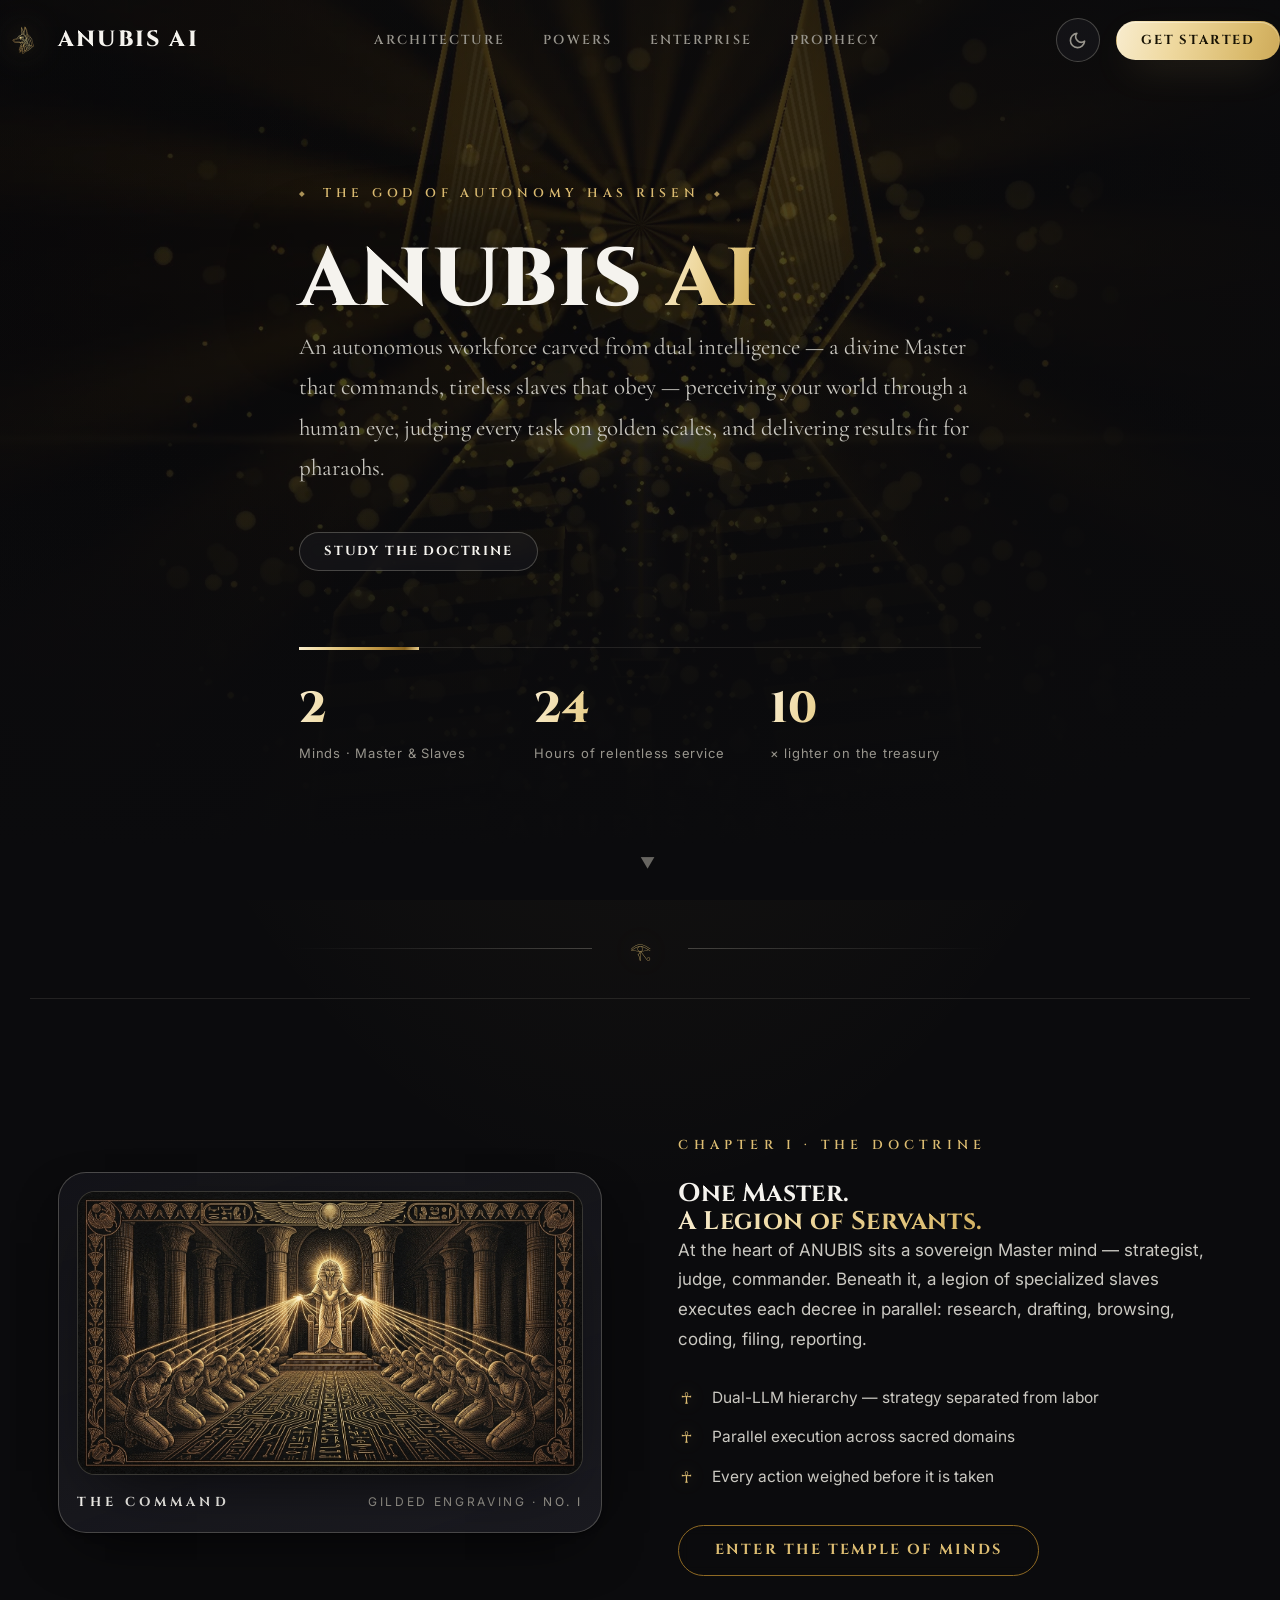
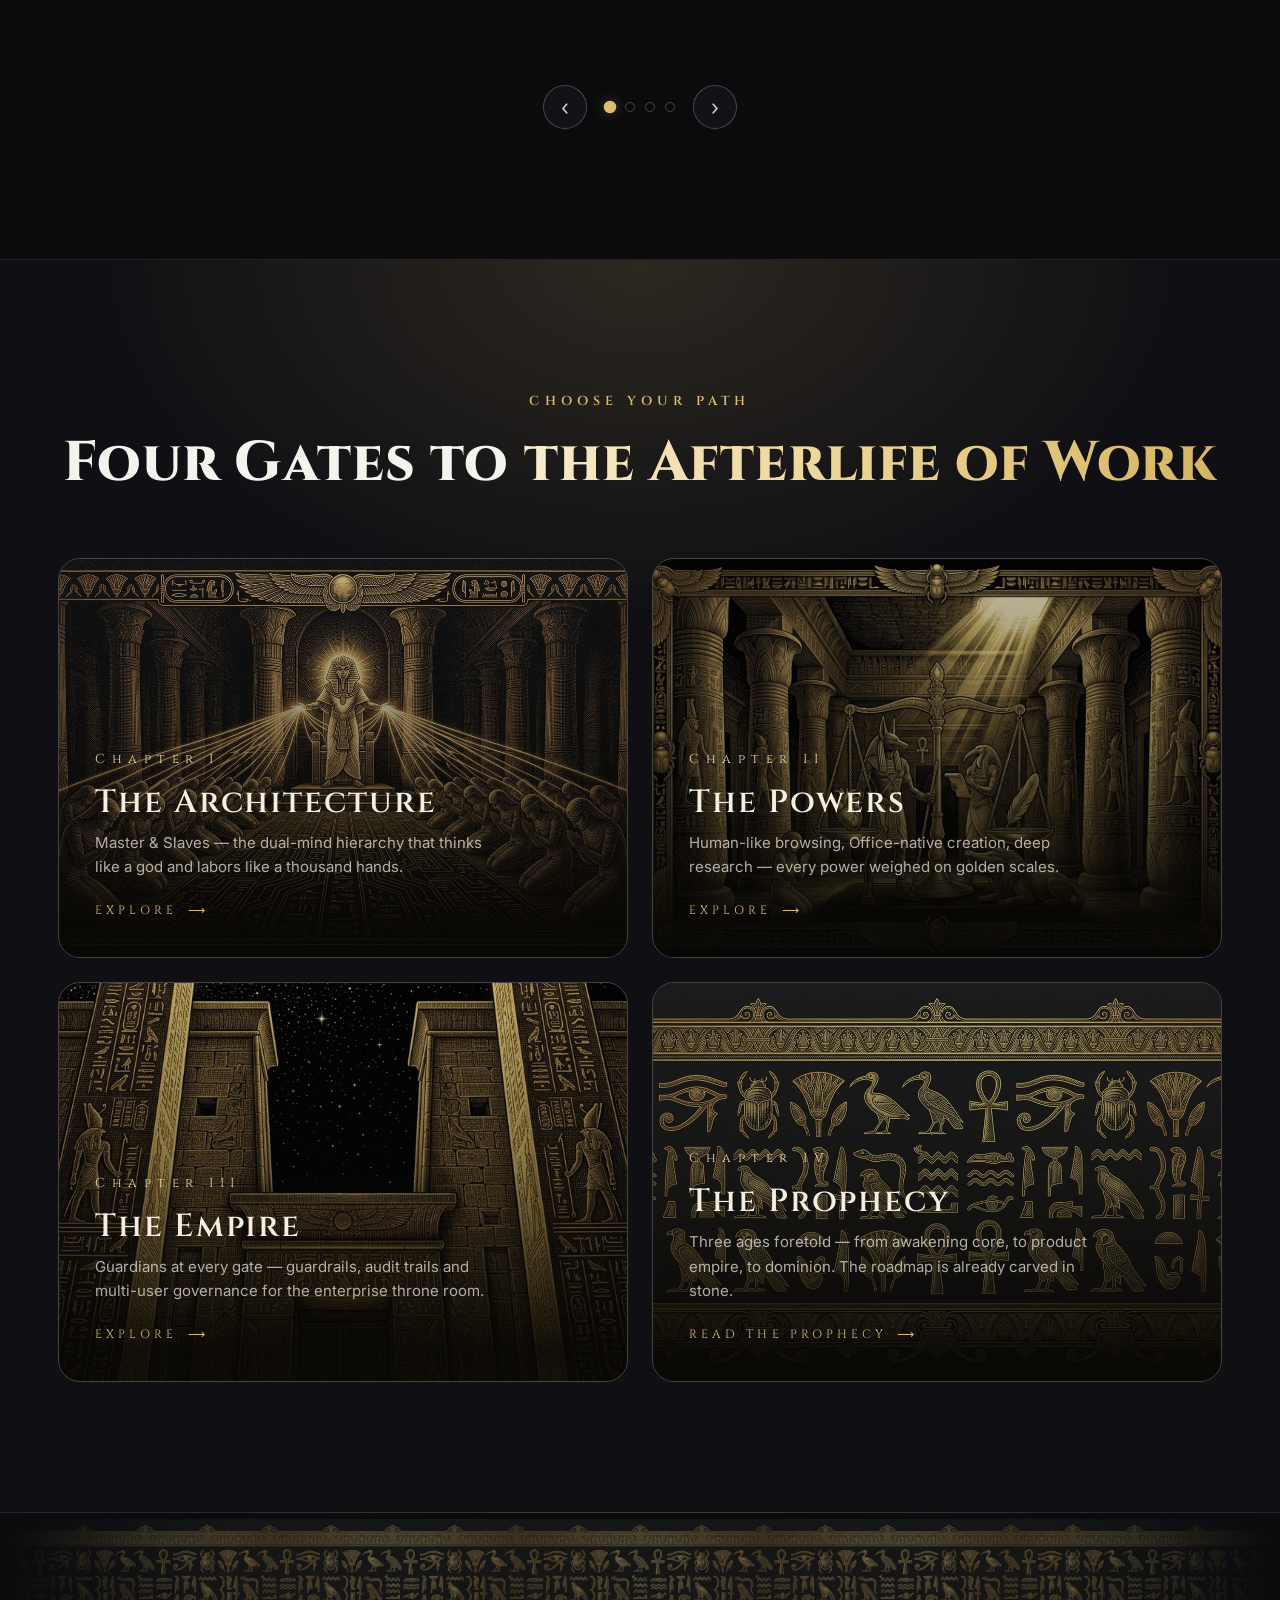
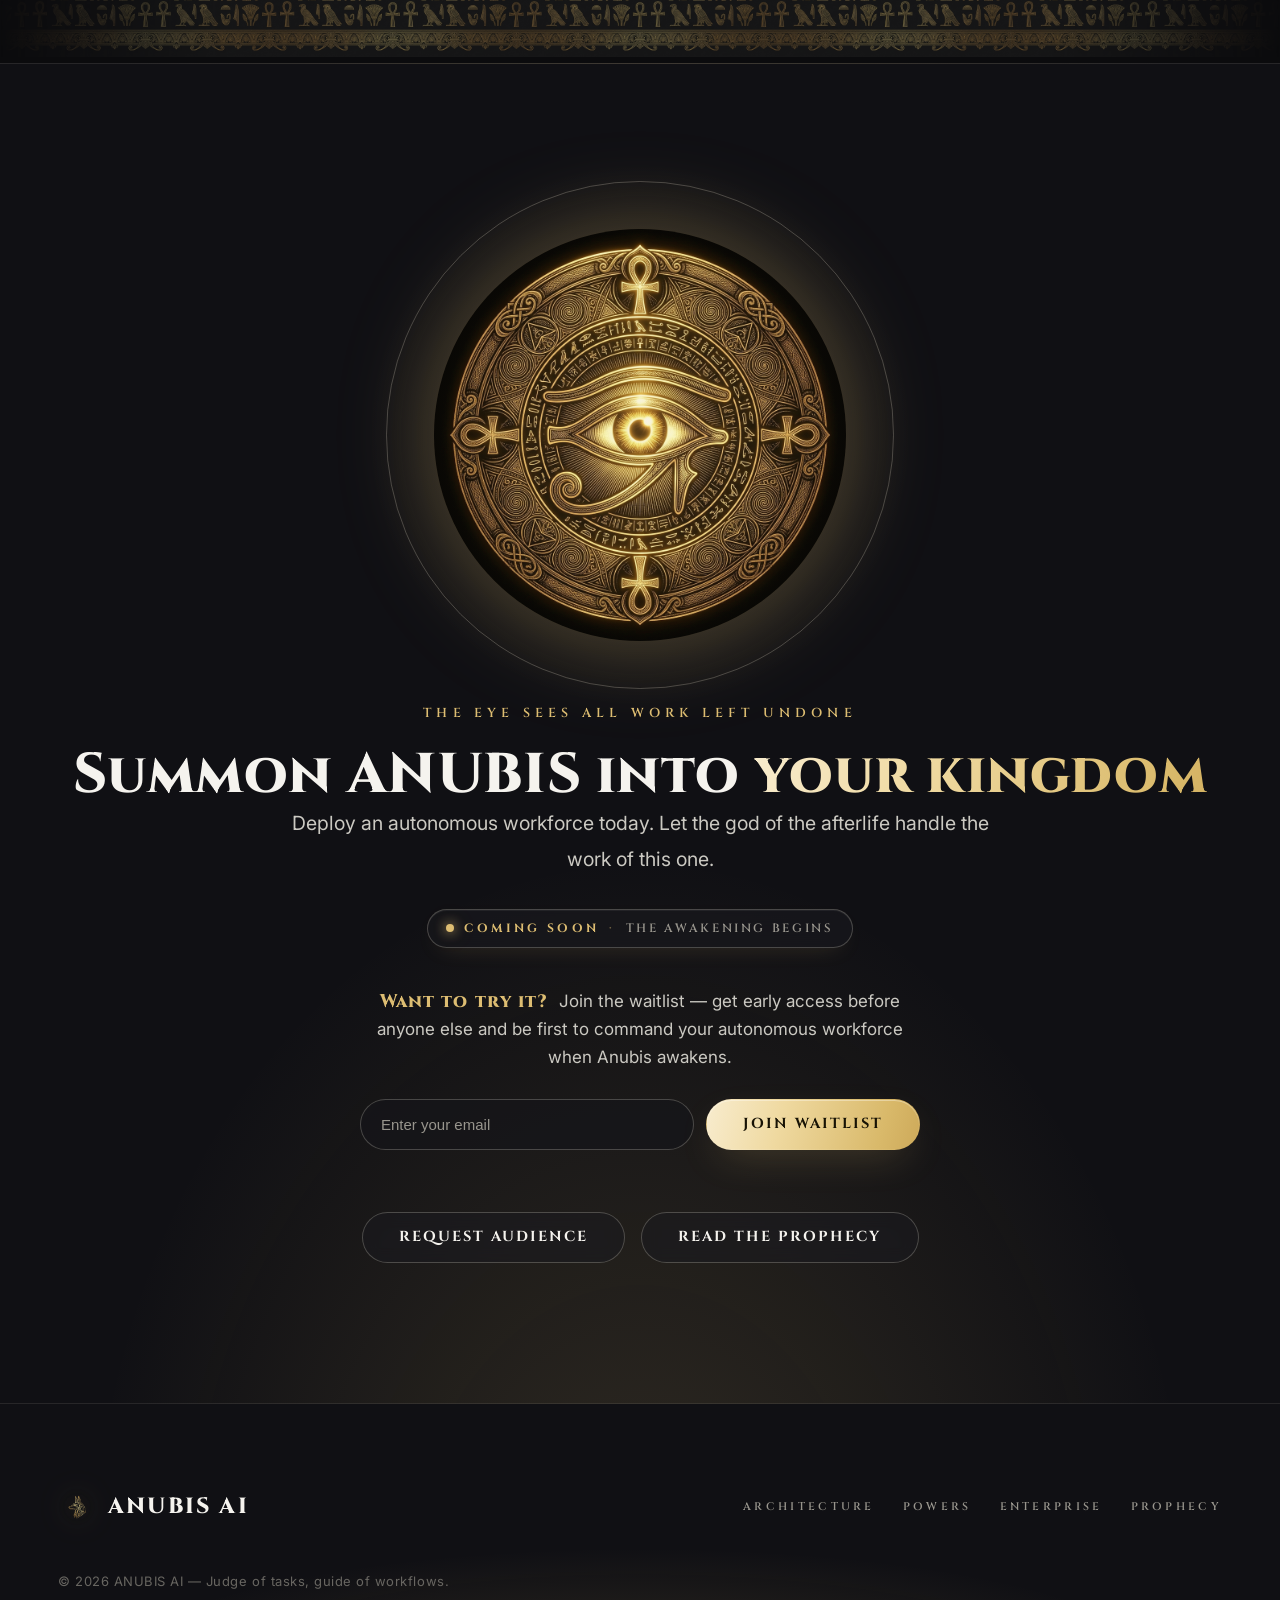
==== commit d21900e0: "Wire live Google Sheets webhook into waitlist.js" ====
--- a/index.html
+++ b/index.html
@@ -283,7 +283,7 @@
   </footer>
 
   <script src="js/main.js?v=6"></script>
-  <script src="js/waitlist.js?v=7"></script>
+  <script src="js/waitlist.js?v=8"></script>
 
   <!-- ======================= WAITLIST MODAL (popup) ======================= -->
   <div id="waitlistModal" class="waitlist-modal" hidden aria-hidden="true">
